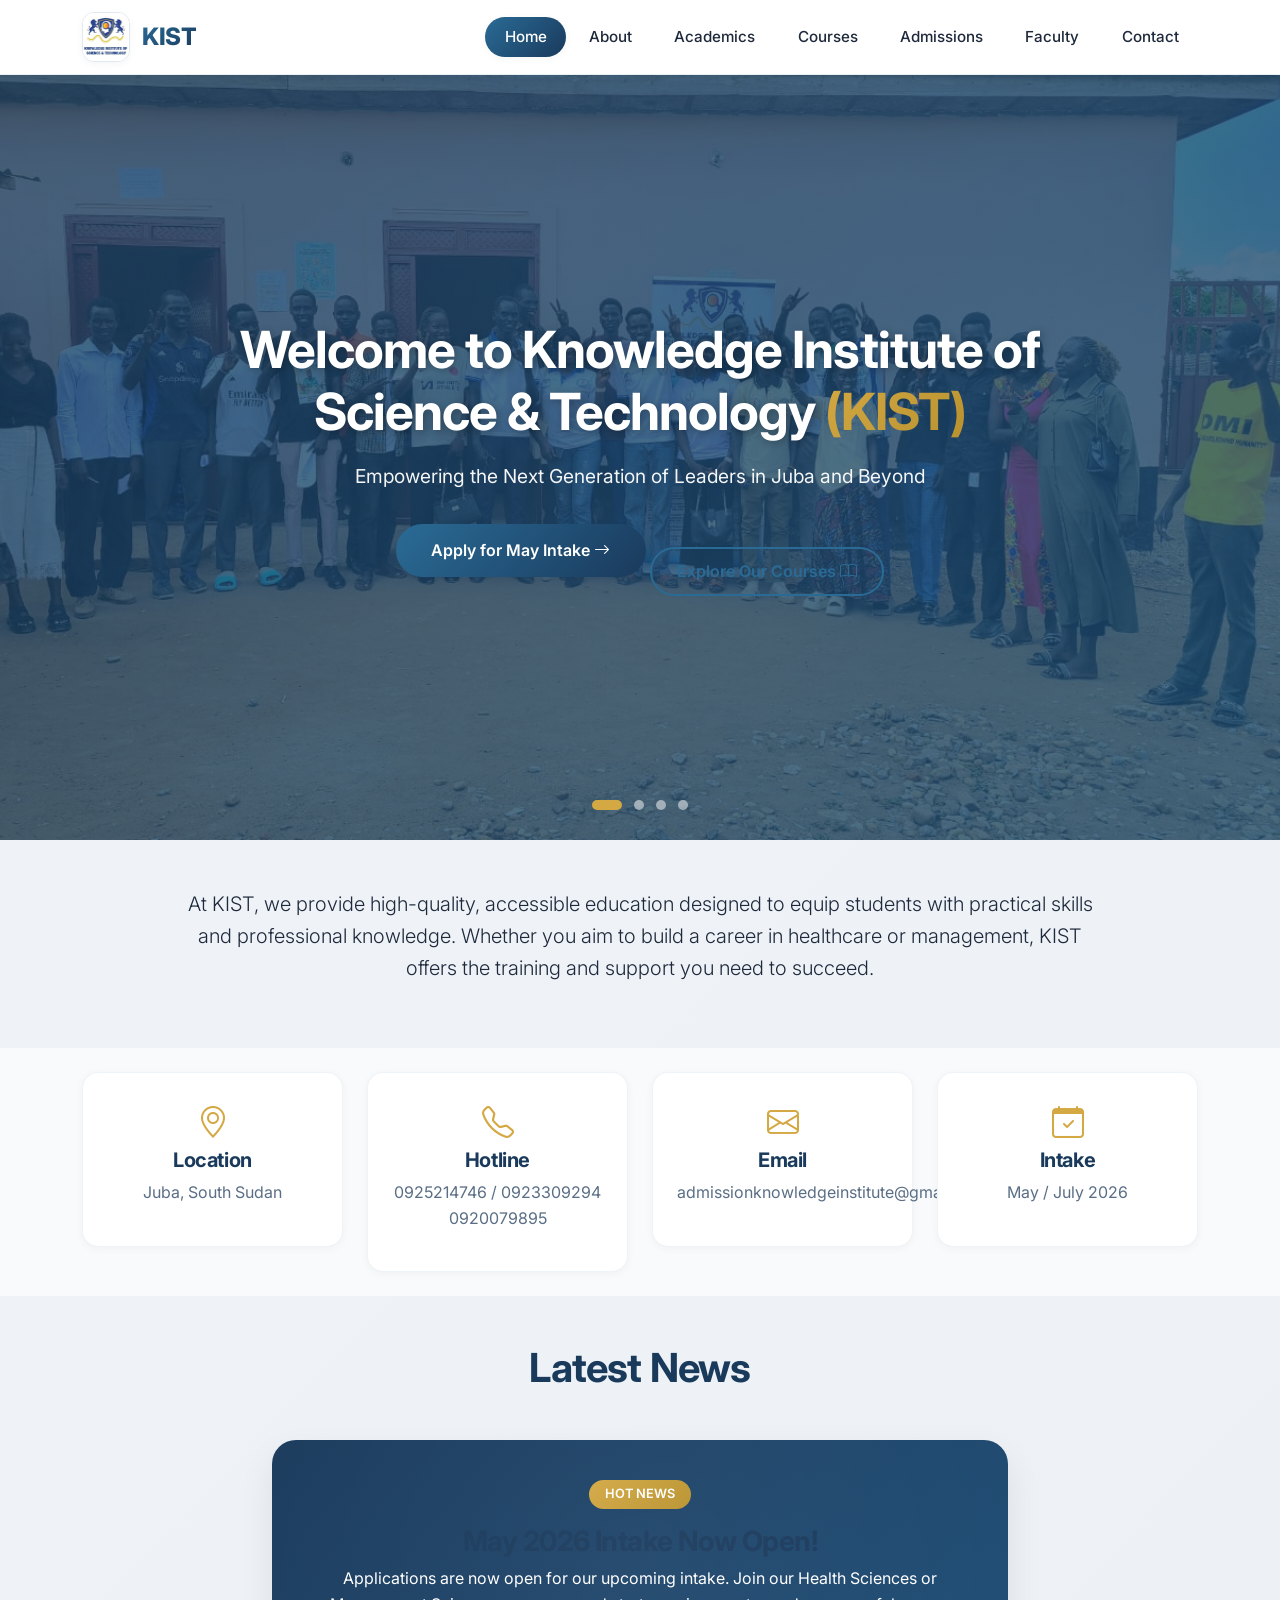
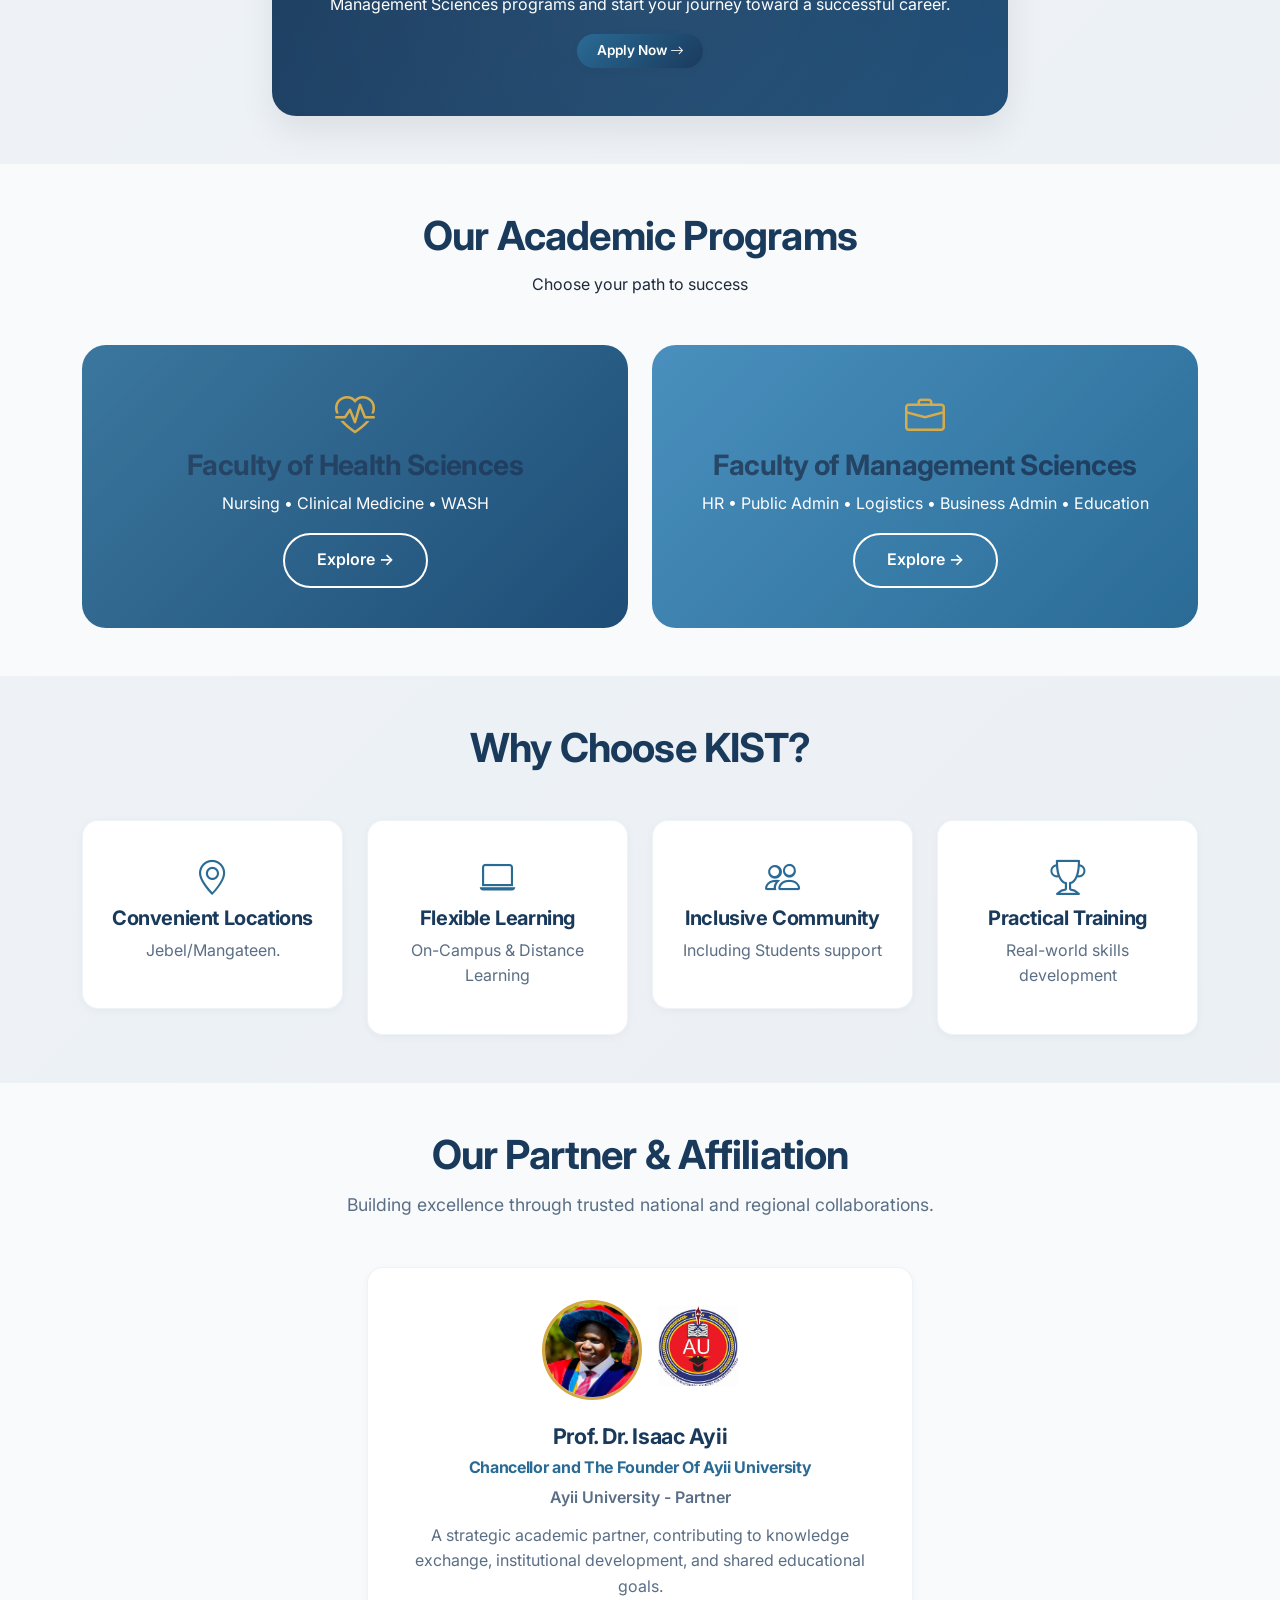
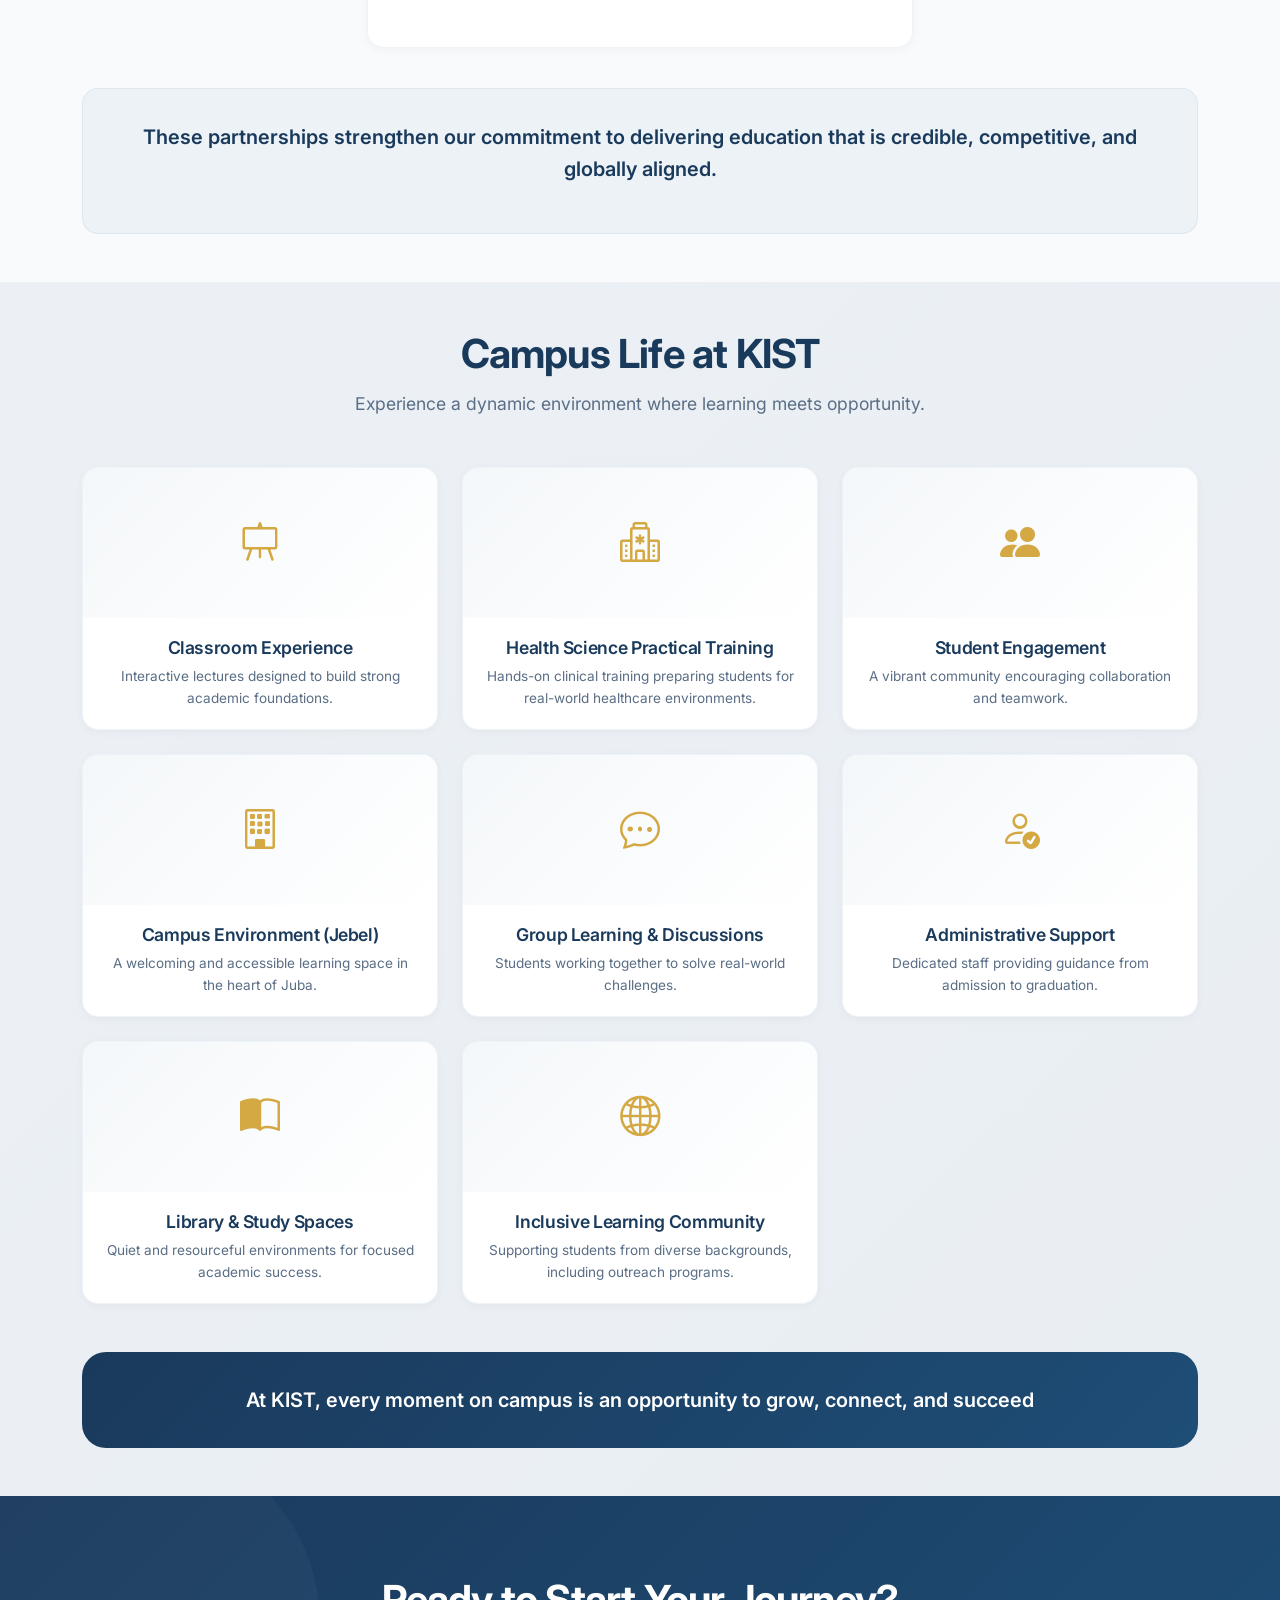
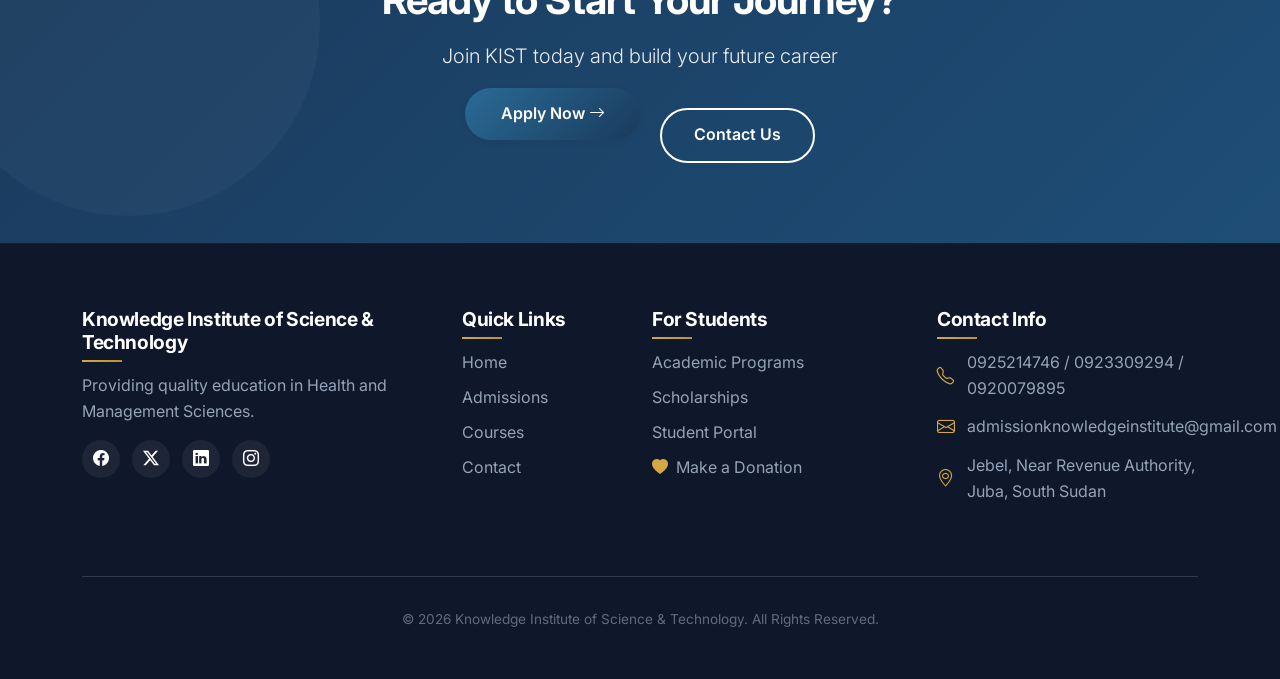
==== kist/index.html @ 772188c2 "Add files via upload" ====
<!DOCTYPE html>
<html lang="en">
<head>
  <meta charset="UTF-8">
  <meta name="viewport" content="width=device-width, initial-scale=1.0, viewport-fit=cover">
  <title>KIST | Home – Knowledge Institute of Science & Technology</title>
  <!-- Google Fonts + Bootstrap + Icons + AOS -->
  <link href="https://fonts.googleapis.com/css2?family=Inter:opsz,wght@14..32,300;14..32,400;14..32,500;14..32,600;14..32,700;14..32,800&display=swap" rel="stylesheet">
  <link href="https://cdn.jsdelivr.net/npm/bootstrap@5.3.1/dist/css/bootstrap.min.css" rel="stylesheet">
  <link rel="stylesheet" href="https://cdn.jsdelivr.net/npm/bootstrap-icons@1.11.3/font/bootstrap-icons.min.css">
  <link href="https://unpkg.com/aos@2.3.1/dist/aos.css" rel="stylesheet">
  <link rel="stylesheet" href="css/style.css">
</head>
<body>

<!-- ========== HEADER ========== -->
<header class="site-header">
  <div class="container">
    <div class="header-inner">
      <div class="logo-area">
        <img src="images/logo.jpeg" alt="KIST Logo" class="logo-img" onerror="this.src='https://placehold.co/70x70?text=KIST'">
        <span class="logo-text">KIST</span>
      </div>
      <nav class="main-nav">
        <a href="index.html" class="nav-link active">Home</a>
        <a href="about.html" class="nav-link">About</a>
        <a href="academic.html" class="nav-link">Academics</a>
        <a href="courses.html" class="nav-link">Courses</a>
        <a href="admissions.html" class="nav-link">Admissions</a>
        <a href="faculty.html" class="nav-link">Faculty</a>
        <a href="contact.html" class="nav-link">Contact</a>
      </nav>
      <button class="mobile-toggle" id="mobileToggle" aria-label="Menu"><i class="bi bi-list"></i></button>
    </div>
  </div>
</header>

<!-- ========== HERO SECTION WITH BACKGROUND IMAGES ========== -->
<section class="hero-section">
  <!-- Background Images Slider -->
  <div class="hero-slider">
    <div class="slide active" style="background-image: url('images/back1.jpeg');"></div>
    <div class="slide" style="background-image: url('images/back2.jpeg');"></div>
    <div class="slide" style="background-image: url('images/back00.jpeg');"></div>
    <div class="slide" style="background-image: url('images/back7.jpeg');"></div>
  </div>
  <!-- Clean overlay for text readability (same style as Contact page) -->
  <div class="hero-overlay"></div>
  <div class="container">
    <div class="hero-content" data-aos="fade-up">
      <h1>Welcome to Knowledge Institute of Science & Technology <span class="highlight">(KIST)</span></h1>
      <p class="hero-subheadline">Empowering the Next Generation of Leaders in Juba and Beyond</p>
      <div class="hero-buttons">
        <a href="admissions.html" class="btn-gold">Apply for May Intake <i class="bi bi-arrow-right"></i></a>
        <a href="courses.html" class="btn-outline-primary-custom">Explore Our Courses <i class="bi bi-book"></i></a>
      </div>
    </div>
  </div>
  <!-- Slider Navigation Dots -->
  <div class="slider-dots">
    <span class="dot active" data-slide="0"></span>
    <span class="dot" data-slide="1"></span>
    <span class="dot" data-slide="2"></span>
    <span class="dot" data-slide="3"></span>
  </div>
</section>

<!-- ========== INTRO TEXT ========== -->
<section class="intro-section py-5">
  <div class="container">
    <div class="row justify-content-center">
      <div class="col-lg-10 text-center" data-aos="fade-up">
        <p class="intro-text lead">At KIST, we provide high-quality, accessible education designed to equip students with practical skills and professional knowledge. Whether you aim to build a career in healthcare or management, KIST offers the training and support you need to succeed.</p>
      </div>
    </div>
  </div>
</section>

<!-- ========== QUICK INFO SECTION ========== -->
<section class="quick-info-section py-4 bg-soft-light">
  <div class="container">
    <div class="row g-4 text-center">
      <div class="col-md-3 col-6" data-aos="fade-up">
        <div class="info-card">
          <i class="bi bi-geo-alt fs-2 text-gold"></i>
          <h5>Location</h5>
          <p>Juba, South Sudan</p>
        </div>
      </div>
      <div class="col-md-3 col-6" data-aos="fade-up" data-aos-delay="50">
        <div class="info-card">
          <i class="bi bi-telephone fs-2 text-gold"></i>
          <h5>Hotline</h5>
          <p>0925214746 / 0923309294<br>0920079895</p>
        </div>
      </div>
      <div class="col-md-3 col-6" data-aos="fade-up" data-aos-delay="100">
        <div class="info-card">
          <i class="bi bi-envelope fs-2 text-gold"></i>
          <h5>Email</h5>
          <p>admissionknowledgeinstitute@gmail.com</p>
        </div>
      </div>
      <div class="col-md-3 col-6" data-aos="fade-up" data-aos-delay="150">
        <div class="info-card">
          <i class="bi bi-calendar-check fs-2 text-gold"></i>
          <h5>Intake</h5>
          <p>May / July 2026</p>
        </div>
      </div>
    </div>
  </div>
</section>

<!-- ========== LATEST NEWS SECTION ========== -->
<section class="news-section py-5">
  <div class="container">
    <div class="section-head text-center mb-5" data-aos="fade-up">
      <h2>Latest News</h2>
    </div>
    <div class="row justify-content-center">
      <div class="col-lg-8" data-aos="fade-up">
        <div class="news-card-highlight">
          <div class="news-badge">HOT NEWS</div>
          <h3>May 2026 Intake Now Open!</h3>
          <p>Applications are now open for our upcoming intake. Join our Health Sciences or Management Sciences programs and start your journey toward a successful career.</p>
          <a href="admissions.html" class="btn-gold btn-sm">Apply Now <i class="bi bi-arrow-right"></i></a>
        </div>
      </div>
    </div>
  </div>
</section>

<!-- ========== PROGRAMS PREVIEW ========== -->
<section class="programs-preview py-5 bg-soft-light">
  <div class="container">
    <div class="section-head text-center mb-5" data-aos="fade-up">
      <h2>Our Academic Programs</h2>
      <p>Choose your path to success</p>
    </div>
    <div class="row g-4">
      <div class="col-md-6" data-aos="fade-up">
        <div class="program-category-card health-bg">
          <i class="bi bi-heart-pulse fs-1"></i>
          <h3>Faculty of Health Sciences</h3>
          <p>Nursing • Clinical Medicine • WASH</p>
          <a href="courses.html" class="btn-outline-light-custom">Explore →</a>
        </div>
      </div>
      <div class="col-md-6" data-aos="fade-up" data-aos-delay="100">
        <div class="program-category-card management-bg">
          <i class="bi bi-briefcase fs-1"></i>
          <h3>Faculty of Management Sciences</h3>
          <p>HR • Public Admin • Logistics • Business Admin • Education</p>
          <a href="courses.html" class="btn-outline-light-custom">Explore →</a>
        </div>
      </div>
    </div>
  </div>
</section>

<!-- ========== WHY CHOOSE KIST ========== -->
<section class="why-choose py-5">
  <div class="container">
    <div class="section-head text-center mb-5" data-aos="fade-up">
      <h2>Why Choose KIST?</h2>
    </div>
    <div class="row g-4">
      <div class="col-md-3 col-6" data-aos="fade-up">
        <div class="feature-card-small">
          <i class="bi bi-geo-alt"></i>
          <h5>Convenient Locations</h5>
          <p>Jebel/Mangateen.</p>
        </div>
      </div>
      <div class="col-md-3 col-6" data-aos="fade-up" data-aos-delay="50">
        <div class="feature-card-small">
          <i class="bi bi-laptop"></i>
          <h5>Flexible Learning</h5>
          <p>On-Campus & Distance Learning</p>
        </div>
      </div>
      <div class="col-md-3 col-6" data-aos="fade-up" data-aos-delay="100">
        <div class="feature-card-small">
          <i class="bi bi-people"></i>
          <h5>Inclusive Community</h5>
          <p>Including Students support</p>
        </div>
      </div>
      <div class="col-md-3 col-6" data-aos="fade-up" data-aos-delay="150">
        <div class="feature-card-small">
          <i class="bi bi-trophy"></i>
          <h5>Practical Training</h5>
          <p>Real-world skills development</p>
        </div>
      </div>
    </div>
  </div>
</section>

<!-- ========== PARTNER & AFFILIATION SECTION ========== -->
<section class="partners-section py-5 bg-soft-light">
  <div class="container">
    <div class="section-head text-center mb-5" data-aos="fade-up">
      <h2>Our Partner & Affiliation</h2>
      <p class="section-subtitle">Building excellence through trusted national and regional collaborations.</p>
    </div>
    <div class="row justify-content-center">
      <div class="col-md-8 col-lg-6" data-aos="fade-up">
        <div class="partner-card text-center">
          <div class="partner-images">
            <img src="images/ayii.jpeg" alt="Prof. Dr. Isaac Ayii" class="partner-profile-img" onerror="this.src='https://placehold.co/100x100?text=Prof.+Isaac'">
            <img src="images/au.jfif" alt="Ayii University Logo" class="partner-logo-img" onerror="this.src='https://placehold.co/80x80?text=Ayii'">
          </div>
          <h4>Prof. Dr. Isaac Ayii</h4>
          <h6>Chancellor and The Founder Of Ayii University</h6>
          <p class="partner-role">Ayii University - Partner</p>
          <p>A strategic academic partner, contributing to knowledge exchange, institutional development, and shared educational goals.</p>
        </div>
      </div>
    </div>
    <div class="row mt-4">
      <div class="col-12 text-center" data-aos="fade-up">
        <div class="partner-closing">
          <p class="lead fw-semibold">These partnerships strengthen our commitment to delivering education that is credible, competitive, and globally aligned.</p>
        </div>
      </div>
    </div>
  </div>
</section>

<!-- ========== CAMPUS LIFE GALLERY SECTION ========== -->
<section class="gallery-section py-5">
  <div class="container">
    <div class="section-head text-center mb-5" data-aos="fade-up">
      <h2>Campus Life at KIST</h2>
      <p class="section-subtitle">Experience a dynamic environment where learning meets opportunity.</p>
    </div>
    <div class="row g-4">
      <div class="col-md-6 col-lg-4" data-aos="fade-up">
        <div class="gallery-card">
          <div class="gallery-image-placeholder">
            <i class="bi bi-easel fs-1 text-gold"></i>
          </div>
          <div class="gallery-caption">
            <h5>Classroom Experience</h5>
            <p>Interactive lectures designed to build strong academic foundations.</p>
          </div>
        </div>
      </div>
      <div class="col-md-6 col-lg-4" data-aos="fade-up" data-aos-delay="50">
        <div class="gallery-card">
          <div class="gallery-image-placeholder">
            <i class="bi bi-hospital fs-1 text-gold"></i>
          </div>
          <div class="gallery-caption">
            <h5>Health Science Practical Training</h5>
            <p>Hands-on clinical training preparing students for real-world healthcare environments.</p>
          </div>
        </div>
      </div>
      <div class="col-md-6 col-lg-4" data-aos="fade-up" data-aos-delay="100">
        <div class="gallery-card">
          <div class="gallery-image-placeholder">
            <i class="bi bi-people-fill fs-1 text-gold"></i>
          </div>
          <div class="gallery-caption">
            <h5>Student Engagement</h5>
            <p>A vibrant community encouraging collaboration and teamwork.</p>
          </div>
        </div>
      </div>
      <div class="col-md-6 col-lg-4" data-aos="fade-up" data-aos-delay="150">
        <div class="gallery-card">
          <div class="gallery-image-placeholder">
            <i class="bi bi-building fs-1 text-gold"></i>
          </div>
          <div class="gallery-caption">
            <h5>Campus Environment (Jebel)</h5>
            <p>A welcoming and accessible learning space in the heart of Juba.</p>
          </div>
        </div>
      </div>
      <div class="col-md-6 col-lg-4" data-aos="fade-up" data-aos-delay="200">
        <div class="gallery-card">
          <div class="gallery-image-placeholder">
            <i class="bi bi-chat-dots fs-1 text-gold"></i>
          </div>
          <div class="gallery-caption">
            <h5>Group Learning & Discussions</h5>
            <p>Students working together to solve real-world challenges.</p>
          </div>
        </div>
      </div>
      <div class="col-md-6 col-lg-4" data-aos="fade-up" data-aos-delay="250">
        <div class="gallery-card">
          <div class="gallery-image-placeholder">
            <i class="bi bi-person-check fs-1 text-gold"></i>
          </div>
          <div class="gallery-caption">
            <h5>Administrative Support</h5>
            <p>Dedicated staff providing guidance from admission to graduation.</p>
          </div>
        </div>
      </div>
      <div class="col-md-6 col-lg-4" data-aos="fade-up" data-aos-delay="300">
        <div class="gallery-card">
          <div class="gallery-image-placeholder">
            <i class="bi bi-book-half fs-1 text-gold"></i>
          </div>
          <div class="gallery-caption">
            <h5>Library & Study Spaces</h5>
            <p>Quiet and resourceful environments for focused academic success.</p>
          </div>
        </div>
      </div>
      <div class="col-md-6 col-lg-4" data-aos="fade-up" data-aos-delay="350">
        <div class="gallery-card">
          <div class="gallery-image-placeholder">
            <i class="bi bi-globe2 fs-1 text-gold"></i>
          </div>
          <div class="gallery-caption">
            <h5>Inclusive Learning Community</h5>
            <p>Supporting students from diverse backgrounds, including outreach programs.</p>
          </div>
        </div>
      </div>
    </div>
    <div class="row mt-5">
      <div class="col-12 text-center" data-aos="fade-up">
        <div class="gallery-closing">
          <p class="lead fw-semibold">At KIST, every moment on campus is an opportunity to grow, connect, and succeed</p>
        </div>
      </div>
    </div>
  </div>
</section>

<!-- ========== CTA SECTION ========== -->
<section class="cta-banner">
  <div class="container text-center">
    <h2>Ready to Start Your Journey?</h2>
    <p class="lead">Join KIST today and build your future career</p>
    <a href="admissions.html" class="btn-gold btn-lg me-3">Apply Now <i class="bi bi-arrow-right"></i></a>
    <a href="contact.html" class="btn-outline-light-custom">Contact Us</a>
  </div>
</section>

<!-- ========== FOOTER ========== -->
<footer>
  <div class="container">
    <div class="row">
      <div class="col-lg-4 mb-4">
        <h5>Knowledge Institute of Science & Technology</h5>
        <p>Providing quality education in Health and Management Sciences.</p>
        <div class="social-icons">
          <a href="https://www.facebook.com/nextstep211" target="_blank"><i class="bi bi-facebook"></i></a>
          <a href="#"><i class="bi bi-twitter-x"></i></a>
          <a href="#"><i class="bi bi-linkedin"></i></a>
          <a href="#"><i class="bi bi-instagram"></i></a>
        </div>
      </div>
      <div class="col-lg-2 col-md-6 mb-4">
        <h5>Quick Links</h5>
        <ul>
          <li><a href="index.html">Home</a></li>
          <li><a href="admissions.html">Admissions</a></li>
          <li><a href="courses.html">Courses</a></li>
          <li><a href="contact.html">Contact</a></li>
        </ul>
      </div>
      <div class="col-lg-3 col-md-6 mb-4">
        <h5>For Students</h5>
        <ul>
          <li><a href="academic.html">Academic Programs</a></li>
          <li><a href="#">Scholarships</a></li>
          <li><a href="#">Student Portal</a></li>
          <li><a href="mailto:partnerkist@gmail.com?subject=Donation%20Inquiry" class="donation-link"><i class="bi bi-heart-fill text-gold me-2"></i>Make a Donation</a></li>
        </ul>
      </div>
      <div class="col-lg-3 mb-4">
        <h5>Contact Info</h5>
        <ul class="contact-list">
          <li><i class="bi bi-telephone"></i> 0925214746 / 0923309294 / 0920079895</li>
          <li><i class="bi bi-envelope"></i> admissionknowledgeinstitute@gmail.com</li>
          <li><i class="bi bi-geo-alt"></i> Jebel, Near Revenue Authority, Juba, South Sudan</li>
        </ul>
      </div>
    </div>
    <hr>
    <div class="copyright">
      <p>© 2026 Knowledge Institute of Science & Technology. All Rights Reserved.</p>
    </div>
  </div>
</footer>

<script src="https://cdn.jsdelivr.net/npm/bootstrap@5.3.1/dist/js/bootstrap.bundle.min.js"></script>
<script src="https://unpkg.com/aos@2.3.1/dist/aos.js"></script>
<script src="js/script.js"></script>
<script>
  AOS.init({ duration: 800, once: true });

  // ========== BACKGROUND IMAGE SLIDER ==========
  let currentSlide = 0;
  const slides = document.querySelectorAll('.hero-slider .slide');
  const dots = document.querySelectorAll('.slider-dots .dot');
  let slideInterval;

  function showSlide(index) {
    slides.forEach((slide, i) => {
      slide.classList.remove('active');
      if (dots[i]) dots[i].classList.remove('active');
    });
    slides[index].classList.add('active');
    if (dots[index]) dots[index].classList.add('active');
    currentSlide = index;
  }

  function nextSlide() {
    let next = (currentSlide + 1) % slides.length;
    showSlide(next);
  }

  function startSlider() {
    if (slideInterval) clearInterval(slideInterval);
    slideInterval = setInterval(nextSlide, 5000);
  }

  function stopSlider() {
    clearInterval(slideInterval);
  }

  if (slides.length > 0) {
    startSlider();
    
    dots.forEach((dot, index) => {
      dot.addEventListener('click', () => {
        stopSlider();
        showSlide(index);
        startSlider();
      });
    });
    
    const heroSection = document.querySelector('.hero-section');
    heroSection.addEventListener('mouseenter', stopSlider);
    heroSection.addEventListener('mouseleave', startSlider);
  }
</script>
</body>
</html>
---- kist/css/style.css ----
/* ========================================
   KIST UNIVERSITY - ELEGANT BLUE THEME
   Clean, Professional, Sophisticated Design
   Reduced Animations Version
   ======================================== */

/* ---------- CSS VARIABLES / ROOT ---------- */
:root {
    --primary-dark: #1a3a5c;
    --primary-deep: #1e4d76;
    --primary-mid: #2a6b96;
    --primary-light: #3a86b8;
    --accent-gold: #d4a843;
    --accent-gold-dark: #b8922e;
    --accent-gold-light: #faf5e8;
    --accent-gold-gradient: linear-gradient(135deg, #d4a843, #b8922e);
    --gray-light: #f8fafc;
    --gray-mid: #eef2f8;
    --gray-dark: #64748b;
    --text-dark: #1e293b;
    --text-muted: #5a6e85;
    --white: #ffffff;
    --black: #0f172a;
    --shadow-sm: 0 2px 8px rgba(0, 0, 0, 0.04);
    --shadow-md: 0 8px 20px rgba(0, 0, 0, 0.06);
    --shadow-lg: 0 15px 35px rgba(0, 0, 0, 0.08);
    --shadow-xl: 0 25px 45px rgba(0, 0, 0, 0.1);
    --border-radius: 1rem;
    --border-radius-sm: 0.75rem;
    --border-radius-lg: 1.5rem;
    /* Reduced animation - slower and smoother */
    --transition: all 0.4s ease-out;
}

* {
    margin: 0;
    padding: 0;
    box-sizing: border-box;
}

body {
    font-family: 'Inter', sans-serif;
    color: var(--text-dark);
    line-height: 1.6;
    background: linear-gradient(135deg, #f0f4f8 0%, #e8edf3 100%);
    overflow-x: hidden;
    scroll-behavior: smooth;
}

/* ---------- TYPOGRAPHY ---------- */
h1, h2, h3, h4, h5, h6 {
    font-weight: 700;
    line-height: 1.2;
    letter-spacing: -0.02em;
    color: var(--primary-dark);
}

h1 { font-size: 3.5rem; }
h2 { font-size: 2.5rem; margin-bottom: 1rem; position: relative; }
h3 { font-size: 1.75rem; }
h4 { font-size: 1.35rem; }

.section-title {
    font-size: 2.2rem;
    margin-bottom: 0.75rem;
    position: relative;
    display: inline-block;
    color: var(--primary-dark);
}

.section-title:after {
    content: '';
    position: absolute;
    bottom: -12px;
    left: 50%;
    transform: translateX(-50%);
    width: 60px;
    height: 3px;
    background: var(--accent-gold-gradient);
    border-radius: 3px;
}

.section-subtitle {
    color: var(--text-muted);
    font-size: 1.1rem;
    max-width: 700px;
    margin: 0 auto;
}

.section-head {
    text-align: center;
    margin-bottom: 3rem;
}

.section-head h2 {
    margin-bottom: 0.75rem;
    color: var(--primary-dark);
}

.highlight {
    background: var(--accent-gold-gradient);
    -webkit-background-clip: text;
    background-clip: text;
    color: transparent;
}

.text-gold {
    color: var(--accent-gold) !important;
}

.bg-soft-light {
    background-color: var(--gray-light);
}

/* ---------- HEADER & NAVIGATION ---------- */
.site-header {
    background-color: var(--white);
    padding: 0.75rem 0;
    position: sticky;
    top: 0;
    z-index: 1030;
    box-shadow: var(--shadow-sm);
    backdrop-filter: blur(10px);
    background-color: rgba(255, 255, 255, 0.98);
    border-bottom: 1px solid rgba(42, 107, 150, 0.1);
}

.header-inner {
    display: flex;
    justify-content: space-between;
    align-items: center;
    flex-wrap: wrap;
}

.logo-area {
    display: flex;
    align-items: center;
    gap: 0.75rem;
}

.logo-img {
    height: 50px;
    width: auto;
    border-radius: 12px;
    object-fit: cover;
    box-shadow: var(--shadow-sm);
    border: 1px solid rgba(42, 107, 150, 0.15);
}

.logo-text {
    font-size: 1.5rem;
    font-weight: 800;
    letter-spacing: -0.5px;
    background: linear-gradient(135deg, var(--primary-mid), var(--primary-dark));
    -webkit-background-clip: text;
    background-clip: text;
    color: transparent;
}

.main-nav {
    display: flex;
    gap: 0.25rem;
    flex-wrap: wrap;
}

.main-nav .nav-link {
    color: var(--text-dark);
    text-decoration: none;
    padding: 0.5rem 1.2rem;
    font-weight: 500;
    border-radius: 50px;
    transition: var(--transition);
    font-size: 0.95rem;
}

.main-nav .nav-link:hover,
.main-nav .nav-link.active {
    background: linear-gradient(135deg, var(--primary-mid), var(--primary-dark));
    color: var(--white);
    box-shadow: var(--shadow-sm);
}

.mobile-toggle {
    display: none;
    background: none;
    border: none;
    color: var(--primary-dark);
    font-size: 1.8rem;
    cursor: pointer;
}

/* Responsive Nav */
@media (max-width: 992px) {
    .main-nav {
        display: none;
        width: 100%;
        flex-direction: column;
        align-items: center;
        margin-top: 1rem;
        background: var(--white);
        padding: 1rem;
        border-radius: var(--border-radius-sm);
        box-shadow: var(--shadow-md);
    }
    .main-nav.show {
        display: flex;
    }
    .mobile-toggle {
        display: block;
    }
    .header-inner {
        flex-wrap: wrap;
    }
}

/* ---------- BUTTONS ---------- */
.btn-gold {
    background: linear-gradient(135deg, var(--primary-mid), var(--primary-dark));
    color: var(--white);
    font-weight: 600;
    padding: 0.85rem 2.2rem;
    border-radius: 50px;
    text-decoration: none;
    display: inline-block;
    transition: var(--transition);
    border: none;
    font-size: 1rem;
    box-shadow: var(--shadow-sm);
    position: relative;
    overflow: hidden;
}

.btn-gold:hover {
    transform: translateY(-3px);
    box-shadow: var(--shadow-md);
    color: var(--white);
}

.btn-outline-light-custom {
    background: transparent;
    border: 2px solid var(--white);
    color: var(--white);
    padding: 0.8rem 2rem;
    border-radius: 50px;
    font-weight: 600;
    text-decoration: none;
    transition: var(--transition);
    display: inline-block;
}

.btn-outline-light-custom:hover {
    background: var(--white);
    color: var(--primary-dark);
    transform: translateY(-3px);
}

.btn-outline-primary-custom {
    border: 2px solid var(--primary-mid);
    color: var(--primary-mid);
    padding: 0.6rem 1.6rem;
    border-radius: 50px;
    text-decoration: none;
    font-weight: 600;
    transition: var(--transition);
    display: inline-block;
    background: transparent;
}

.btn-outline-primary-custom:hover {
    background: var(--primary-mid);
    color: var(--white);
    transform: translateY(-3px);
}

.btn-sm {
    padding: 0.4rem 1.2rem;
    font-size: 0.85rem;
}

/* ---------- HERO SECTION WITH BACKGROUND IMAGES ---------- */
.hero-section {
    position: relative;
    min-height: 85vh;
    display: flex;
    align-items: center;
    text-align: center;
    color: var(--white);
    overflow: hidden;
}

.hero-slider {
    position: absolute;
    top: 0;
    left: 0;
    width: 100%;
    height: 100%;
    z-index: 0;
}

.hero-slider .slide {
    position: absolute;
    top: 0;
    left: 0;
    width: 100%;
    height: 100%;
    background-size: cover;
    background-position: center;
    opacity: 0;
    transition: opacity 1s ease-in-out;
    z-index: 0;
}

.hero-slider .slide.active {
    opacity: 1;
}

/* Darker blue overlay for better text contrast */
.hero-overlay {
    position: absolute;
    top: 0;
    left: 0;
    width: 100%;
    height: 100%;
    background: linear-gradient(135deg, rgba(26, 58, 92, 0.75), rgba(30, 77, 118, 0.8));
    z-index: 1;
}

.hero-section .container {
    position: relative;
    z-index: 2;
}

.hero-content {
    max-width: 800px;
    margin: 0 auto;
    padding: 3rem 0;
}

.hero-section h1 {
    font-size: 3.2rem;
    margin-bottom: 1.2rem;
    text-shadow: 2px 2px 8px rgba(0, 0, 0, 0.3);
    color: #ffffff !important;
}

.hero-section h1 .highlight {
    background: var(--accent-gold-gradient);
    -webkit-background-clip: text;
    background-clip: text;
    color: transparent;
    text-shadow: none;
}

.hero-subheadline {
    font-size: 1.2rem;
    margin-bottom: 2rem;
    opacity: 0.95;
    color: #ffffff !important;
}

/* Slider Navigation Dots */
.slider-dots {
    position: absolute;
    bottom: 30px;
    left: 50%;
    transform: translateX(-50%);
    display: flex;
    gap: 12px;
    z-index: 10;
}

.slider-dots .dot {
    width: 10px;
    height: 10px;
    background-color: rgba(255, 255, 255, 0.5);
    border-radius: 50%;
    cursor: pointer;
    transition: all 0.3s ease;
}

.slider-dots .dot.active {
    background-color: var(--accent-gold);
    width: 30px;
    border-radius: 10px;
}

.slider-dots .dot:hover {
    background-color: var(--accent-gold);
}

/* ---------- PAGE TITLE SECTION ---------- */
.page-title-section {
    padding: 120px 0 80px;
    background-size: cover;
    background-position: center;
    background-repeat: no-repeat;
    color: white;
    text-align: center;
    min-height: 320px;
    display: flex;
    align-items: center;
    width: 100%;
    position: relative;
}

/* Darker blue overlay for page titles */
.page-title-section::before {
    content: '';
    position: absolute;
    top: 0;
    left: 0;
    width: 100%;
    height: 100%;
    background: linear-gradient(135deg, rgba(26, 58, 92, 0.75), rgba(30, 77, 118, 0.8));
    z-index: 0;
}

.page-title-section .container {
    position: relative;
    z-index: 1;
}

.page-title-section h1 {
    color: #ffffff !important;
}

.page-title-section .lead {
    color: #ffffff !important;
}

/* ---------- QUICK INFO SECTION ---------- */
.info-card {
    background: var(--white);
    padding: 1.5rem;
    border-radius: var(--border-radius);
    box-shadow: var(--shadow-sm);
    transition: var(--transition);
    border: 1px solid rgba(42, 107, 150, 0.08);
}

.info-card:hover {
    transform: translateY(-5px);
    box-shadow: var(--shadow-lg);
    border-color: var(--primary-mid);
}

.info-card i {
    color: var(--primary-mid);
    margin-bottom: 0.75rem;
}

.info-card h5 {
    color: var(--primary-dark);
}

.info-card p {
    color: var(--text-muted);
}

/* ---------- NEWS SECTION ---------- */
.news-card-highlight {
    background: linear-gradient(135deg, #1a3a5c, #1e4d76);
    color: var(--white);
    padding: 2.5rem;
    border-radius: var(--border-radius-lg);
    text-align: center;
    box-shadow: var(--shadow-lg);
    position: relative;
    overflow: hidden;
}

.news-card-highlight:before {
    content: '';
    position: absolute;
    top: -50%;
    right: -50%;
    width: 200%;
    height: 200%;
    background: radial-gradient(circle, rgba(255,255,255,0.05) 0%, transparent 70%);
    pointer-events: none;
}

.news-badge {
    background: var(--accent-gold-gradient);
    color: var(--white);
    display: inline-block;
    padding: 0.25rem 1rem;
    border-radius: 50px;
    font-size: 0.8rem;
    font-weight: 600;
    margin-bottom: 1rem;
}

/* ---------- PROGRAM CATEGORY CARDS ---------- */
.program-category-card {
    padding: 2.5rem;
    border-radius: var(--border-radius-lg);
    text-align: center;
    color: var(--white);
    transition: var(--transition);
    position: relative;
    overflow: hidden;
}

.program-category-card:before {
    content: '';
    position: absolute;
    top: 0;
    left: 0;
    width: 100%;
    height: 100%;
    background: linear-gradient(135deg, rgba(255,255,255,0.08), transparent);
    pointer-events: none;
}

.program-category-card.health-bg {
    background: linear-gradient(135deg, #2a6b96, #1e4d76);
}

.program-category-card.management-bg {
    background: linear-gradient(135deg, #3a86b8, #2a6b96);
}

.program-category-card:hover {
    transform: translateY(-6px);
    box-shadow: var(--shadow-xl);
}

.program-category-card i {
    font-size: 3rem;
    margin-bottom: 1rem;
    color: var(--accent-gold);
}

/* ---------- FEATURE CARDS ---------- */
.feature-card-small {
    background: var(--white);
    padding: 1.8rem;
    border-radius: var(--border-radius);
    text-align: center;
    box-shadow: var(--shadow-sm);
    transition: var(--transition);
    border: 1px solid rgba(42, 107, 150, 0.08);
}

.feature-card-small i {
    font-size: 2.2rem;
    color: var(--primary-mid);
    margin-bottom: 0.75rem;
}

.feature-card-small h5 {
    color: var(--primary-dark);
}

.feature-card-small p {
    color: var(--text-muted);
}

.feature-card-small:hover {
    transform: translateY(-5px);
    box-shadow: var(--shadow-lg);
    border-color: var(--primary-mid);
}

/* ---------- CTA BANNER ---------- */
.cta-banner {
    background: linear-gradient(135deg, #1a3a5c, #1e4d76);
    color: var(--white);
    padding: 5rem 0;
    text-align: center;
    position: relative;
    overflow: hidden;
}

.cta-banner:before {
    content: '';
    position: absolute;
    top: 0;
    left: 0;
    width: 100%;
    height: 100%;
    background: url('data:image/svg+xml,<svg xmlns="http://www.w3.org/2000/svg" viewBox="0 0 1000 1000" fill="none"><circle cx="100" cy="100" r="150" fill="rgba(255,255,255,0.03)"/><circle cx="800" cy="800" r="200" fill="rgba(255,255,255,0.03)"/></svg>');
    background-size: cover;
    pointer-events: none;
}

.cta-banner h2 {
    font-size: 2.5rem;
    margin-bottom: 1rem;
    color: var(--white);
}

.cta-banner .lead {
    color: rgba(255,255,255,0.9);
}

/* ---------- FOOTER ---------- */
footer {
    background-color: #0f172a;
    color: #94a3b8;
    padding: 4rem 0 2rem;
    border-top: 1px solid rgba(42, 107, 150, 0.1);
}

footer h5 {
    color: var(--white);
    margin-bottom: 1.2rem;
    font-size: 1.2rem;
    position: relative;
    display: inline-block;
}

footer h5:after {
    content: '';
    position: absolute;
    bottom: -8px;
    left: 0;
    width: 40px;
    height: 2px;
    background: var(--accent-gold-gradient);
}

footer ul {
    list-style: none;
    padding: 0;
}

footer ul li {
    margin-bottom: 0.6rem;
}

footer ul li a {
    color: #94a3b8;
    text-decoration: none;
    transition: var(--transition);
}

footer ul li a:hover {
    color: var(--accent-gold);
    padding-left: 5px;
}

.social-icons a {
    display: inline-flex;
    align-items: center;
    justify-content: center;
    width: 38px;
    height: 38px;
    background: rgba(255, 255, 255, 0.06);
    border-radius: 50%;
    margin-right: 0.5rem;
    color: var(--white);
    transition: var(--transition);
}

.social-icons a:hover {
    background: var(--accent-gold-gradient);
    transform: translateY(-3px);
    color: var(--black);
}

.contact-list li {
    display: flex;
    align-items: center;
    gap: 0.75rem;
    margin-bottom: 0.75rem;
    color: #94a3b8;
}

.contact-list i {
    color: var(--accent-gold);
    font-size: 1.1rem;
}

hr {
    background-color: rgba(255, 255, 255, 0.06);
    margin: 2rem 0;
}

.copyright {
    text-align: center;
    font-size: 0.85rem;
    opacity: 0.6;
    color: #94a3b8;
}

/* ---------- ABOUT PAGE ---------- */
.mission-box {
    background: linear-gradient(135deg, #f8fafc, #f0f4f8);
    padding: 2.5rem;
    border-radius: var(--border-radius);
    text-align: center;
    box-shadow: var(--shadow-md);
    border: 1px solid rgba(42, 107, 150, 0.1);
}

.mission-box h3 {
    color: var(--primary-dark);
}

.mission-box p {
    color: var(--text-muted);
}

.accreditation-card {
    background: var(--white);
    padding: 2.5rem;
    border-radius: var(--border-radius-lg);
    box-shadow: var(--shadow-lg);
    text-align: center;
    border: 1px solid rgba(42, 107, 150, 0.08);
}

.accreditation-card h3 {
    color: var(--primary-dark);
}

.accreditation-card p {
    color: var(--text-muted);
}

.location-card {
    background: var(--white);
    padding: 2rem;
    border-radius: var(--border-radius);
    box-shadow: var(--shadow-sm);
    text-align: center;
    transition: var(--transition);
    border: 1px solid rgba(42, 107, 150, 0.08);
}

.location-card h4 {
    color: var(--primary-dark);
}

.location-card p {
    color: var(--text-muted);
}

.location-card:hover {
    transform: translateY(-5px);
    box-shadow: var(--shadow-lg);
    border-color: var(--primary-mid);
}

/* ---------- ACADEMICS PAGE ---------- */
.structure-card, .mode-card {
    background: var(--white);
    padding: 2rem;
    border-radius: var(--border-radius);
    box-shadow: var(--shadow-sm);
    text-align: center;
    height: 100%;
    transition: var(--transition);
    border: 1px solid rgba(42, 107, 150, 0.08);
}

.structure-card h3, .mode-card h3 {
    color: var(--primary-dark);
}

.structure-card p, .mode-card p {
    color: var(--text-muted);
}

.structure-card:hover, .mode-card:hover {
    transform: translateY(-5px);
    box-shadow: var(--shadow-lg);
    border-color: var(--primary-mid);
}

.duration {
    font-size: 1.2rem;
    font-weight: 600;
    color: var(--accent-gold);
}

.faculty-overview-card {
    background: var(--white);
    padding: 2rem;
    border-radius: var(--border-radius);
    box-shadow: var(--shadow-sm);
    height: 100%;
    transition: var(--transition);
    border: 1px solid rgba(42, 107, 150, 0.08);
}

.faculty-overview-card h3 {
    color: var(--primary-dark);
}

.faculty-overview-card p {
    color: var(--text-muted);
}

.faculty-overview-card:hover {
    transform: translateY(-5px);
    box-shadow: var(--shadow-md);
    border-color: var(--primary-mid);
}

.faculty-overview-card ul {
    list-style: none;
    padding: 0;
    margin: 1rem 0;
}

.faculty-overview-card ul li {
    margin-bottom: 0.5rem;
    color: var(--text-muted);
}

.faculty-overview-card ul li i {
    color: var(--accent-gold);
    margin-right: 0.5rem;
}

/* ---------- COURSES PAGE ---------- */
.course-detailed-card {
    background: var(--white);
    padding: 1.8rem;
    border-radius: var(--border-radius);
    box-shadow: var(--shadow-sm);
    text-align: center;
    transition: var(--transition);
    height: 100%;
    border: 1px solid rgba(42, 107, 150, 0.08);
}

.course-detailed-card h3 {
    color: var(--primary-dark);
}

.course-detailed-card p {
    color: var(--text-muted);
}

.course-detailed-card:hover {
    transform: translateY(-5px);
    box-shadow: var(--shadow-lg);
    border-color: var(--primary-mid);
}

.course-icon i {
    font-size: 2rem;
    color: var(--primary-mid);
}

.course-info {
    display: flex;
    justify-content: center;
    gap: 1rem;
    margin: 1rem 0;
    font-size: 0.9rem;
    color: var(--text-muted);
}

.cert-simple-card {
    background: var(--white);
    padding: 1.5rem;
    border-radius: var(--border-radius);
    text-align: center;
    box-shadow: var(--shadow-sm);
    transition: var(--transition);
    border: 1px solid rgba(42, 107, 150, 0.08);
}

.cert-simple-card h5 {
    color: var(--primary-dark);
}

.cert-simple-card i {
    color: var(--primary-mid);
}

.cert-simple-card:hover {
    transform: translateY(-5px);
    box-shadow: var(--shadow-md);
    border-color: var(--primary-mid);
}

/* ---------- ADMISSIONS PAGE ---------- */
.requirements-card {
    background: var(--white);
    padding: 2rem;
    border-radius: var(--border-radius);
    box-shadow: var(--shadow-sm);
    height: 100%;
    border: 1px solid rgba(42, 107, 150, 0.08);
}

.requirements-card h3 {
    color: var(--primary-dark);
}

.requirements-list {
    list-style: none;
    padding: 0;
    margin-top: 1rem;
}

.requirements-list li {
    margin-bottom: 0.75rem;
    display: flex;
    align-items: center;
    gap: 0.75rem;
    color: var(--text-muted);
}

.apply-step-card {
    background: var(--white);
    padding: 2rem;
    border-radius: var(--border-radius);
    box-shadow: var(--shadow-sm);
    text-align: center;
    position: relative;
    transition: var(--transition);
    border: 1px solid rgba(42, 107, 150, 0.08);
}

.apply-step-card h4 {
    color: var(--primary-dark);
}

.apply-step-card p {
    color: var(--text-muted);
}

.apply-step-card:hover {
    transform: translateY(-5px);
    box-shadow: var(--shadow-md);
    border-color: var(--primary-mid);
}

.step-number {
    position: absolute;
    top: -15px;
    left: 20px;
    background: linear-gradient(135deg, var(--primary-mid), var(--primary-dark));
    color: var(--white);
    width: 35px;
    height: 35px;
    border-radius: 50%;
    display: flex;
    align-items: center;
    justify-content: center;
    font-weight: bold;
    font-size: 1.2rem;
}

.info-card-blue {
    background: var(--gray-light);
    padding: 2rem;
    border-radius: var(--border-radius);
    text-align: center;
    border: 1px solid rgba(42, 107, 150, 0.08);
}

.info-card-blue h3 {
    color: var(--primary-dark);
}

.info-card-blue p {
    color: var(--text-muted);
}

.fee-card {
    background: var(--white);
    padding: 2rem;
    border-radius: var(--border-radius);
    text-align: center;
    box-shadow: var(--shadow-sm);
    transition: var(--transition);
    border: 1px solid rgba(42, 107, 150, 0.08);
}

.fee-card h3 {
    color: var(--primary-dark);
}

.fee-card:hover {
    transform: translateY(-5px);
    box-shadow: var(--shadow-md);
    border-color: var(--primary-mid);
}

.fee-card.health-fee {
    border-top: 4px solid var(--primary-mid);
}

.fee-card.management-fee {
    border-top: 4px solid var(--accent-gold);
}

.fee-amount {
    font-size: 2rem;
    font-weight: 800;
    color: var(--primary-dark);
    margin: 1rem 0;
}

.date-card {
    background: var(--white);
    padding: 1.5rem;
    border-radius: var(--border-radius);
    text-align: center;
    box-shadow: var(--shadow-sm);
    border: 1px solid rgba(42, 107, 150, 0.08);
}

.date-card h4 {
    color: var(--primary-dark);
}

.date-card p {
    color: var(--text-muted);
}

/* ---------- FACULTY PAGE ---------- */
.faculty-placeholder-card {
    background: var(--white);
    padding: 2rem;
    border-radius: var(--border-radius);
    text-align: center;
    box-shadow: var(--shadow-sm);
    transition: var(--transition);
    border: 1px solid rgba(42, 107, 150, 0.08);
}

.faculty-placeholder-card h4 {
    color: var(--primary-dark);
}

.faculty-placeholder-card p {
    color: var(--text-muted);
}

.faculty-placeholder-card:hover {
    transform: translateY(-5px);
    box-shadow: var(--shadow-lg);
    border-color: var(--primary-mid);
}

.faculty-placeholder-card .badge {
    background: rgba(42, 107, 150, 0.1);
    color: var(--primary-mid);
    padding: 0.3rem 0.8rem;
    border-radius: 50px;
    font-size: 0.8rem;
}

/* ---------- CONTACT PAGE ---------- */
.contact-card {
    background: var(--white);
    padding: 2rem;
    border-radius: var(--border-radius);
    box-shadow: var(--shadow-sm);
    transition: var(--transition);
    border: 1px solid rgba(42, 107, 150, 0.08);
}

.contact-card h3 {
    color: var(--primary-dark);
}

.contact-card p {
    color: var(--text-muted);
}

.contact-card:hover {
    transform: translateY(-5px);
    box-shadow: var(--shadow-lg);
    border-color: var(--primary-mid);
}

.form-container {
    background: var(--white);
    padding: 2rem;
    border-radius: var(--border-radius-lg);
    box-shadow: var(--shadow-lg);
    border: 1px solid rgba(42, 107, 150, 0.08);
}

.form-container h3 {
    color: var(--primary-dark);
}

.form-container label {
    color: var(--text-muted);
}

.form-container .form-control, 
.form-container .form-select {
    background-color: var(--white);
    border: 1px solid rgba(42, 107, 150, 0.2);
    color: var(--text-dark);
}

.form-container .form-control:focus,
.form-container .form-select:focus {
    border-color: var(--primary-mid);
    box-shadow: 0 0 0 0.2rem rgba(42, 107, 150, 0.2);
}

.map-container {
    background: var(--white);
    padding: 2rem;
    border-radius: var(--border-radius-lg);
    box-shadow: var(--shadow-lg);
    border: 1px solid rgba(42, 107, 150, 0.08);
}

.map-container h3 {
    color: var(--primary-dark);
}

/* ---------- PARTNERS SECTION ---------- */
.partner-card {
    background: var(--white);
    padding: 2rem;
    border-radius: var(--border-radius);
    box-shadow: var(--shadow-sm);
    text-align: center;
    transition: var(--transition);
    height: 100%;
    border: 1px solid rgba(42, 107, 150, 0.08);
}

.partner-card h4 {
    color: var(--primary-dark);
}

.partner-card h6 {
    color: var(--primary-mid);
}

.partner-card p {
    color: var(--text-muted);
}

.partner-card:hover {
    transform: translateY(-5px);
    box-shadow: var(--shadow-lg);
    border-color: var(--primary-mid);
}

.partner-icon {
    margin-bottom: 1rem;
}

.partner-role {
    font-weight: 600;
    color: var(--accent-gold);
    margin-bottom: 0.75rem;
}

.partner-closing {
    background: rgba(42, 107, 150, 0.05);
    padding: 2rem;
    border-radius: var(--border-radius);
    margin-top: 1rem;
    border: 1px solid rgba(42, 107, 150, 0.08);
}

.partner-closing p {
    color: var(--primary-dark);
}

/* ---------- GALLERY SECTION ---------- */
.gallery-card {
    background: var(--white);
    border-radius: var(--border-radius);
    overflow: hidden;
    box-shadow: var(--shadow-sm);
    transition: var(--transition);
    height: 100%;
    border: 1px solid rgba(42, 107, 150, 0.08);
}

.gallery-card:hover {
    transform: translateY(-5px);
    box-shadow: var(--shadow-lg);
    border-color: var(--primary-mid);
}

.gallery-image-placeholder {
    background: linear-gradient(135deg, rgba(42, 107, 150, 0.05), var(--white));
    padding: 2rem;
    text-align: center;
    min-height: 150px;
    display: flex;
    align-items: center;
    justify-content: center;
}

.gallery-caption {
    padding: 1.2rem;
    text-align: center;
}

.gallery-caption h5 {
    font-size: 1.1rem;
    margin-bottom: 0.5rem;
    color: var(--primary-dark);
    font-weight: 600;
}

.gallery-caption p {
    font-size: 0.85rem;
    color: var(--text-muted);
    margin: 0;
}

.gallery-closing {
    background: linear-gradient(135deg, #1a3a5c, #1e4d76);
    color: var(--white);
    padding: 2rem;
    border-radius: var(--border-radius-lg);
}

.gallery-closing p {
    margin: 0;
}

.gallery-img {
    width: 100%;
    height: 220px;
    object-fit: cover;
    transition: transform 0.3s ease;
}

.gallery-card:hover .gallery-img {
    transform: scale(1.02);
}

/* ---------- ABOUT PAGE GALLERY ---------- */
.about-gallery-section {
    background-color: var(--gray-light);
}

.gallery-category {
    margin-bottom: 3rem;
}

.category-title {
    font-size: 1.5rem;
    margin-bottom: 1.5rem;
    padding-bottom: 0.5rem;
    border-bottom: 3px solid var(--accent-gold);
    display: inline-block;
    color: var(--primary-dark);
}

.gallery-card:hover .gallery-caption {
    background-color: rgba(42, 107, 150, 0.03);
}

/* ---------- FACULTY CARDS (FULL VERSION) ---------- */
.faculty-card-full {
    background: var(--white);
    padding: 2rem;
    border-radius: var(--border-radius);
    box-shadow: var(--shadow-sm);
    text-align: center;
    transition: var(--transition);
    height: 100%;
    border: 1px solid rgba(42, 107, 150, 0.08);
}

.faculty-card-full:hover {
    transform: translateY(-5px);
    box-shadow: var(--shadow-lg);
    border-color: var(--primary-mid);
}

.faculty-avatar {
    width: 100px;
    height: 100px;
    background: rgba(42, 107, 150, 0.08);
    border-radius: 50%;
    display: flex;
    align-items: center;
    justify-content: center;
    margin: 0 auto 1.5rem;
}

.faculty-avatar i {
    font-size: 3rem;
    color: var(--primary-mid);
}

.faculty-card-full h3 {
    font-size: 1.3rem;
    margin-bottom: 0.5rem;
    color: var(--primary-dark);
}

.faculty-title {
    color: var(--accent-gold);
    font-weight: 600;
    margin-bottom: 1rem;
    font-size: 0.9rem;
}

.faculty-contact {
    margin-top: 1rem;
    padding-top: 1rem;
    border-top: 1px solid rgba(42, 107, 150, 0.08);
}

.faculty-contact p {
    margin-bottom: 0.5rem;
    font-size: 0.85rem;
    color: var(--text-muted);
}

.faculty-contact i {
    color: var(--primary-mid);
    margin-right: 0.5rem;
}

.faculty-contact a {
    color: var(--text-muted);
    text-decoration: none;
    transition: var(--transition);
}

.faculty-contact a:hover {
    color: var(--primary-mid);
}

.faculty-contact-small {
    font-size: 0.8rem;
}

.faculty-contact-small p {
    margin-bottom: 0.25rem;
    color: var(--text-muted);
}

.faculty-contact-small i {
    color: var(--primary-mid);
    margin-right: 0.3rem;
}

/* ---------- FACULTY PROFILE PHOTOS ---------- */
.faculty-photo {
    width: 100px;
    height: 100px;
    border-radius: 50%;
    object-fit: cover;
    transition: var(--transition);
    border: 2px solid var(--primary-mid);
}

.faculty-card-full:hover .faculty-photo {
    transform: scale(1.03);
}

.faculty-photo-small {
    width: 80px;
    height: 80px;
    border-radius: 50%;
    object-fit: cover;
    margin-bottom: 1rem;
    transition: var(--transition);
    border: 2px solid var(--primary-mid);
}

.faculty-placeholder-card:hover .faculty-photo-small {
    transform: scale(1.03);
}

.faculty-avatar-small {
    margin-bottom: 1rem;
}

/* ---------- PARTNER LOGO IMAGES ---------- */
.partner-logo-img {
    width: 80px;
    height: 80px;
    object-fit: contain;
    margin-bottom: 1rem;
    transition: var(--transition);
}

.partner-card:hover .partner-logo-img {
    transform: scale(1.03);
}

/* ---------- CAMPUS LOCATION LOGOS ---------- */
.campus-logo-img {
    width: 70px;
    height: 70px;
    object-fit: contain;
    margin-bottom: 1rem;
    transition: var(--transition);
}

.location-card:hover .campus-logo-img {
    transform: scale(1.03);
}

/* Partner Profile Image */
.partner-profile-img {
    width: 100px;
    height: 100px;
    border-radius: 50%;
    object-fit: cover;
    border: 3px solid var(--accent-gold);
    margin-bottom: 0.5rem;
    transition: var(--transition);
}

.partner-card:hover .partner-profile-img {
    transform: scale(1.03);
}

.partner-images {
    display: flex;
    align-items: center;
    justify-content: center;
    gap: 1rem;
    margin-bottom: 1rem;
    flex-wrap: wrap;
}

/* ---------- RESPONSIVE ---------- */
@media (max-width: 768px) {
    h1 { font-size: 2rem; }
    h2 { font-size: 1.6rem; }
    .hero-section { min-height: 70vh; }
    .hero-section h1 { font-size: 1.8rem; }
    .hero-subheadline { font-size: 1rem; }
    .hero-content { padding: 2rem 0; }
    .page-title-section h1 { font-size: 2rem; }
    .page-title-section { padding: 80px 0 50px; min-height: 250px; }
    .hero-buttons .btn-gold, .hero-buttons .btn-outline-primary-custom {
        padding: 0.5rem 1rem;
        font-size: 0.9rem;
    }
    .section-head h2 { font-size: 1.6rem; }
    .section-title:after { width: 40px; }
}

@media (max-width: 480px) {
    .hero-section { min-height: 70vh; }
    .hero-buttons { flex-direction: column; align-items: center; }
    .hero-buttons a { width: 80%; }
    .section-title { font-size: 1.8rem; }
}
/* Donation Link */
.donation-link {
    color: #94a3b8;
    text-decoration: none;
    transition: var(--transition);
    display: inline-block;
}

.donation-link:hover {
    color: var(--accent-gold);
    transform: translateX(5px);
}
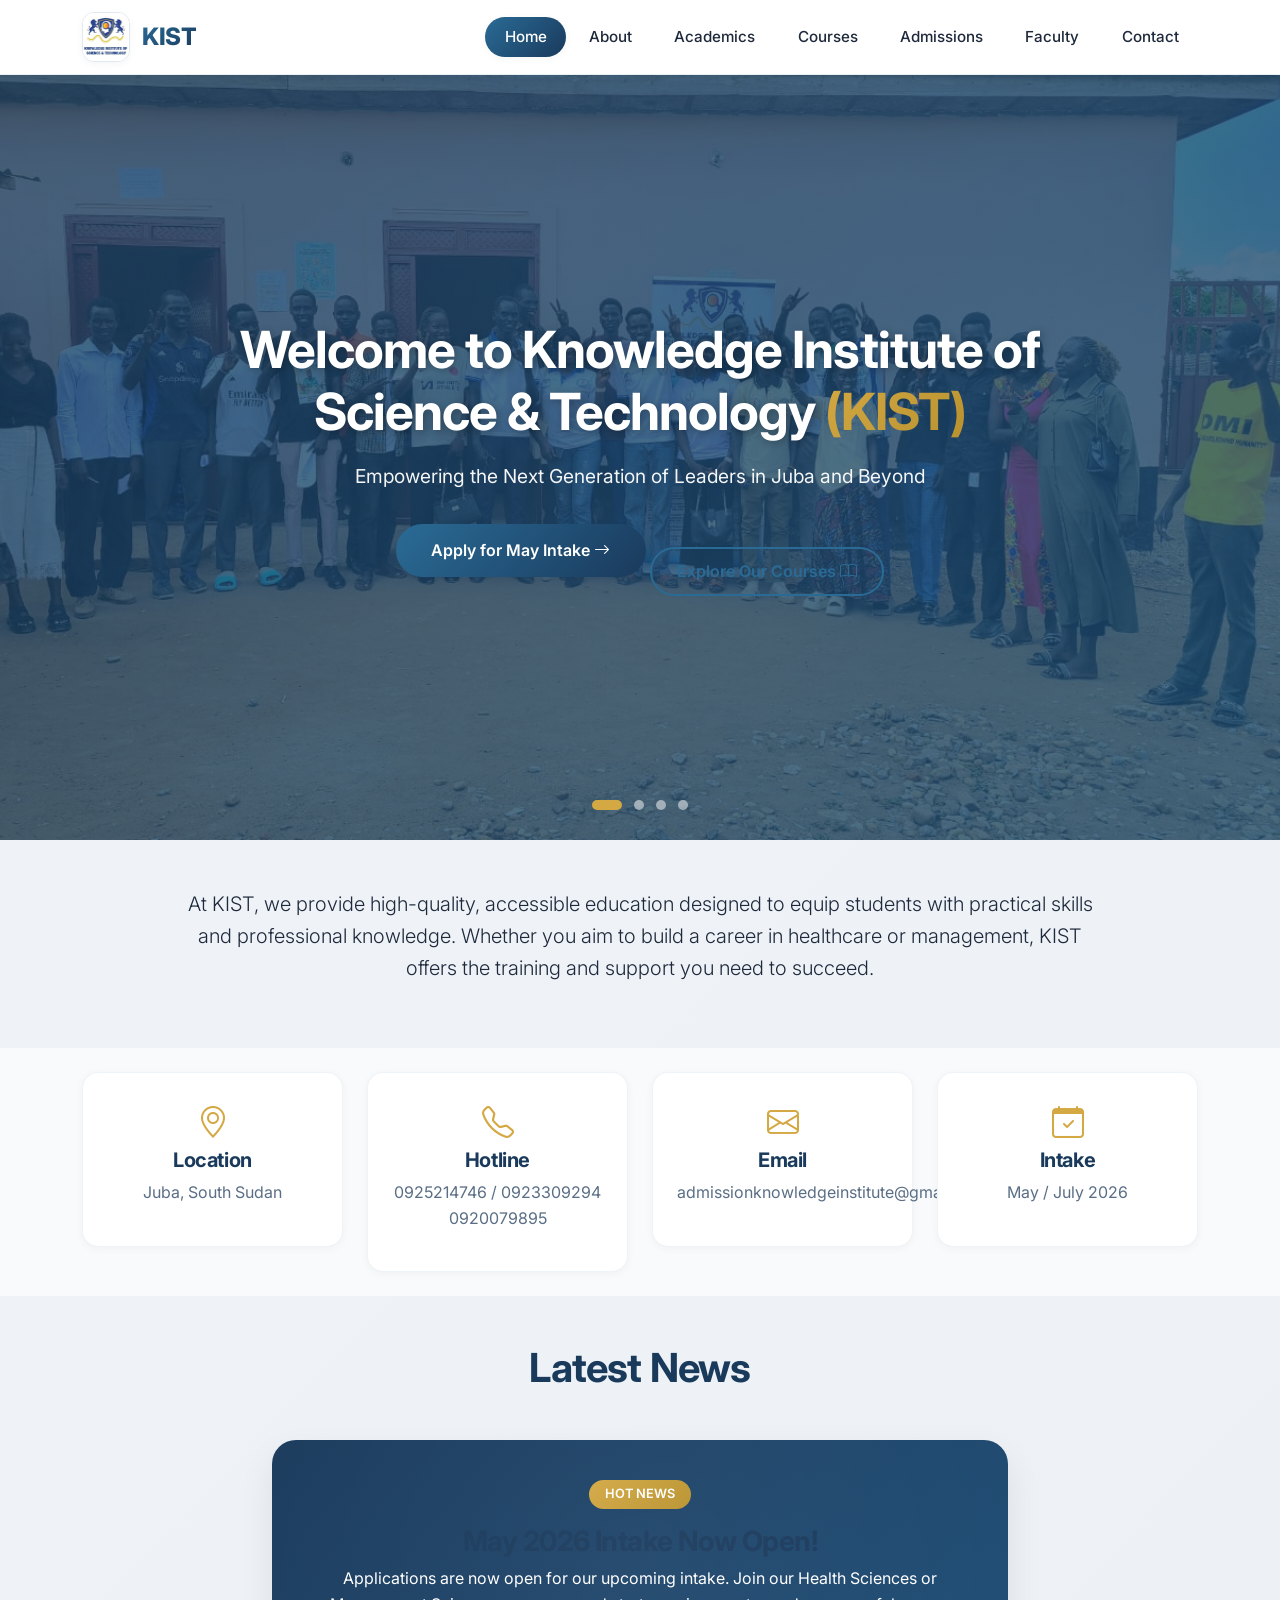
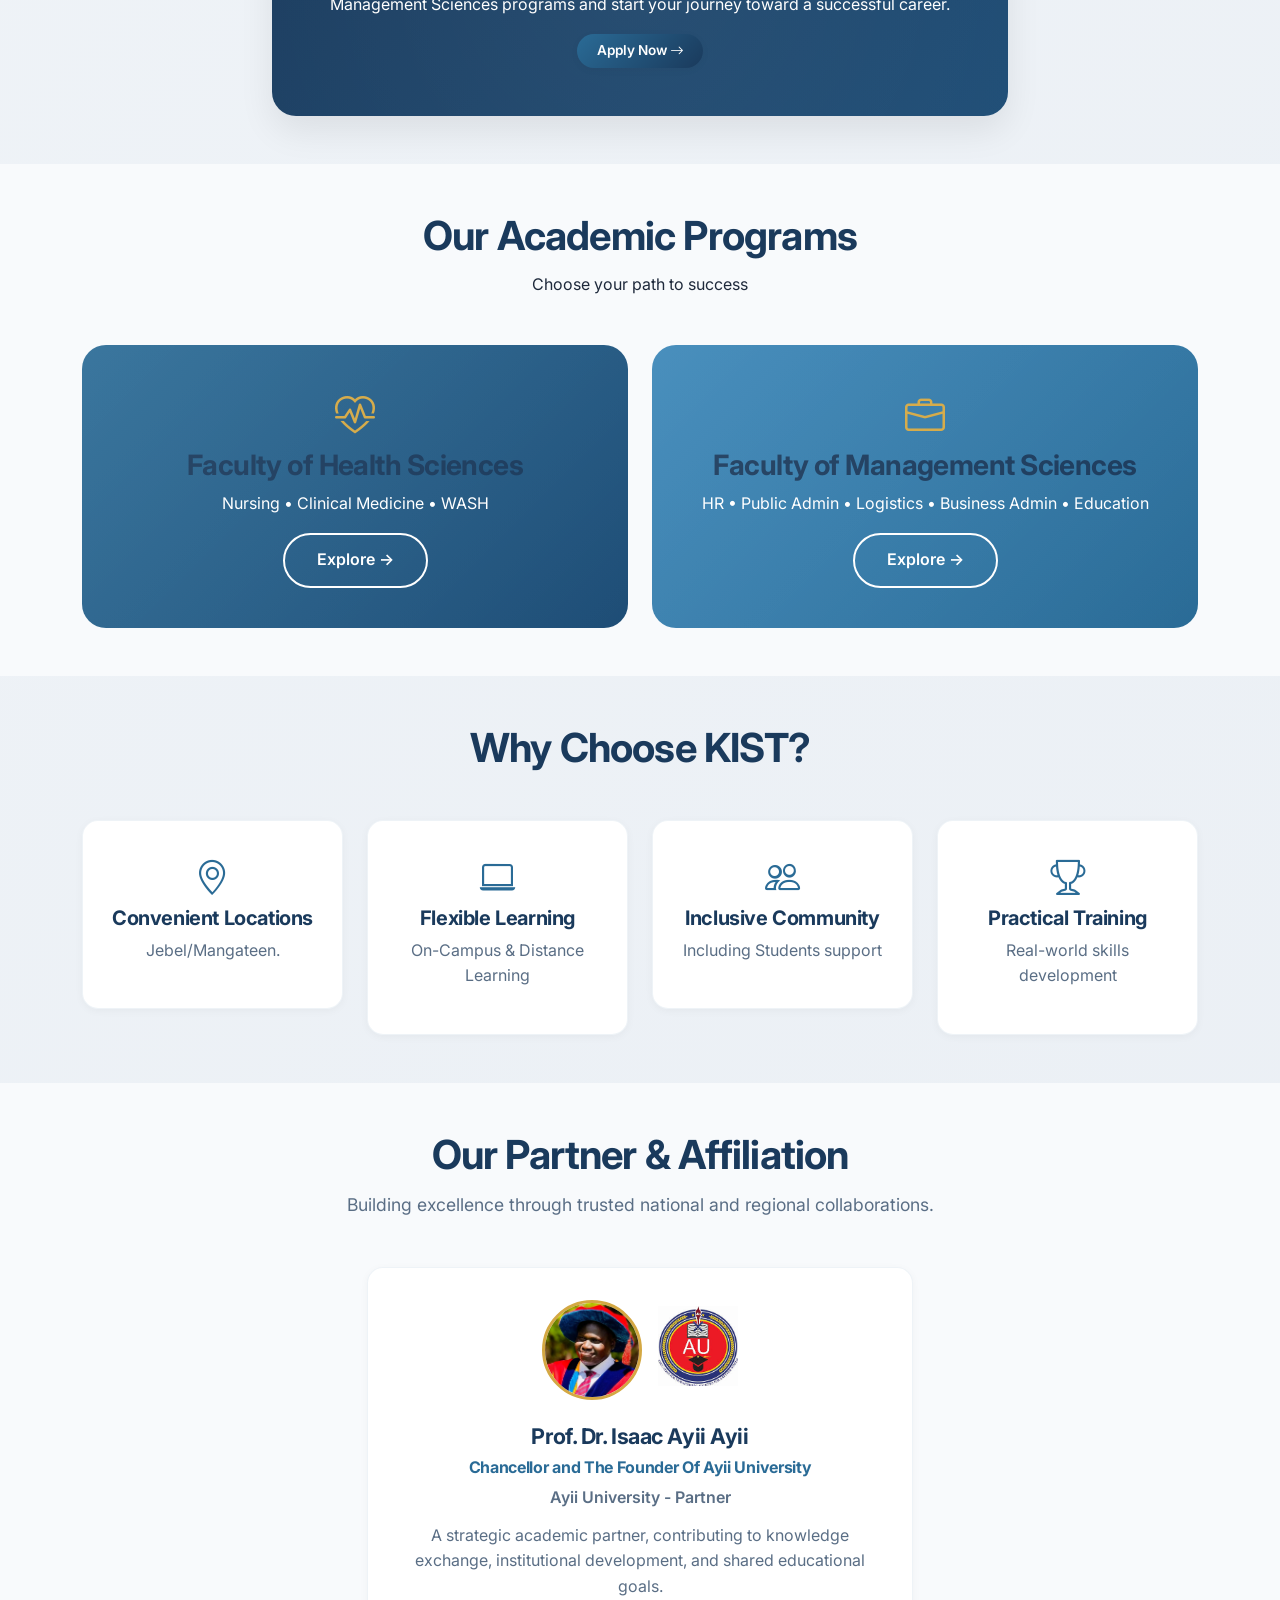
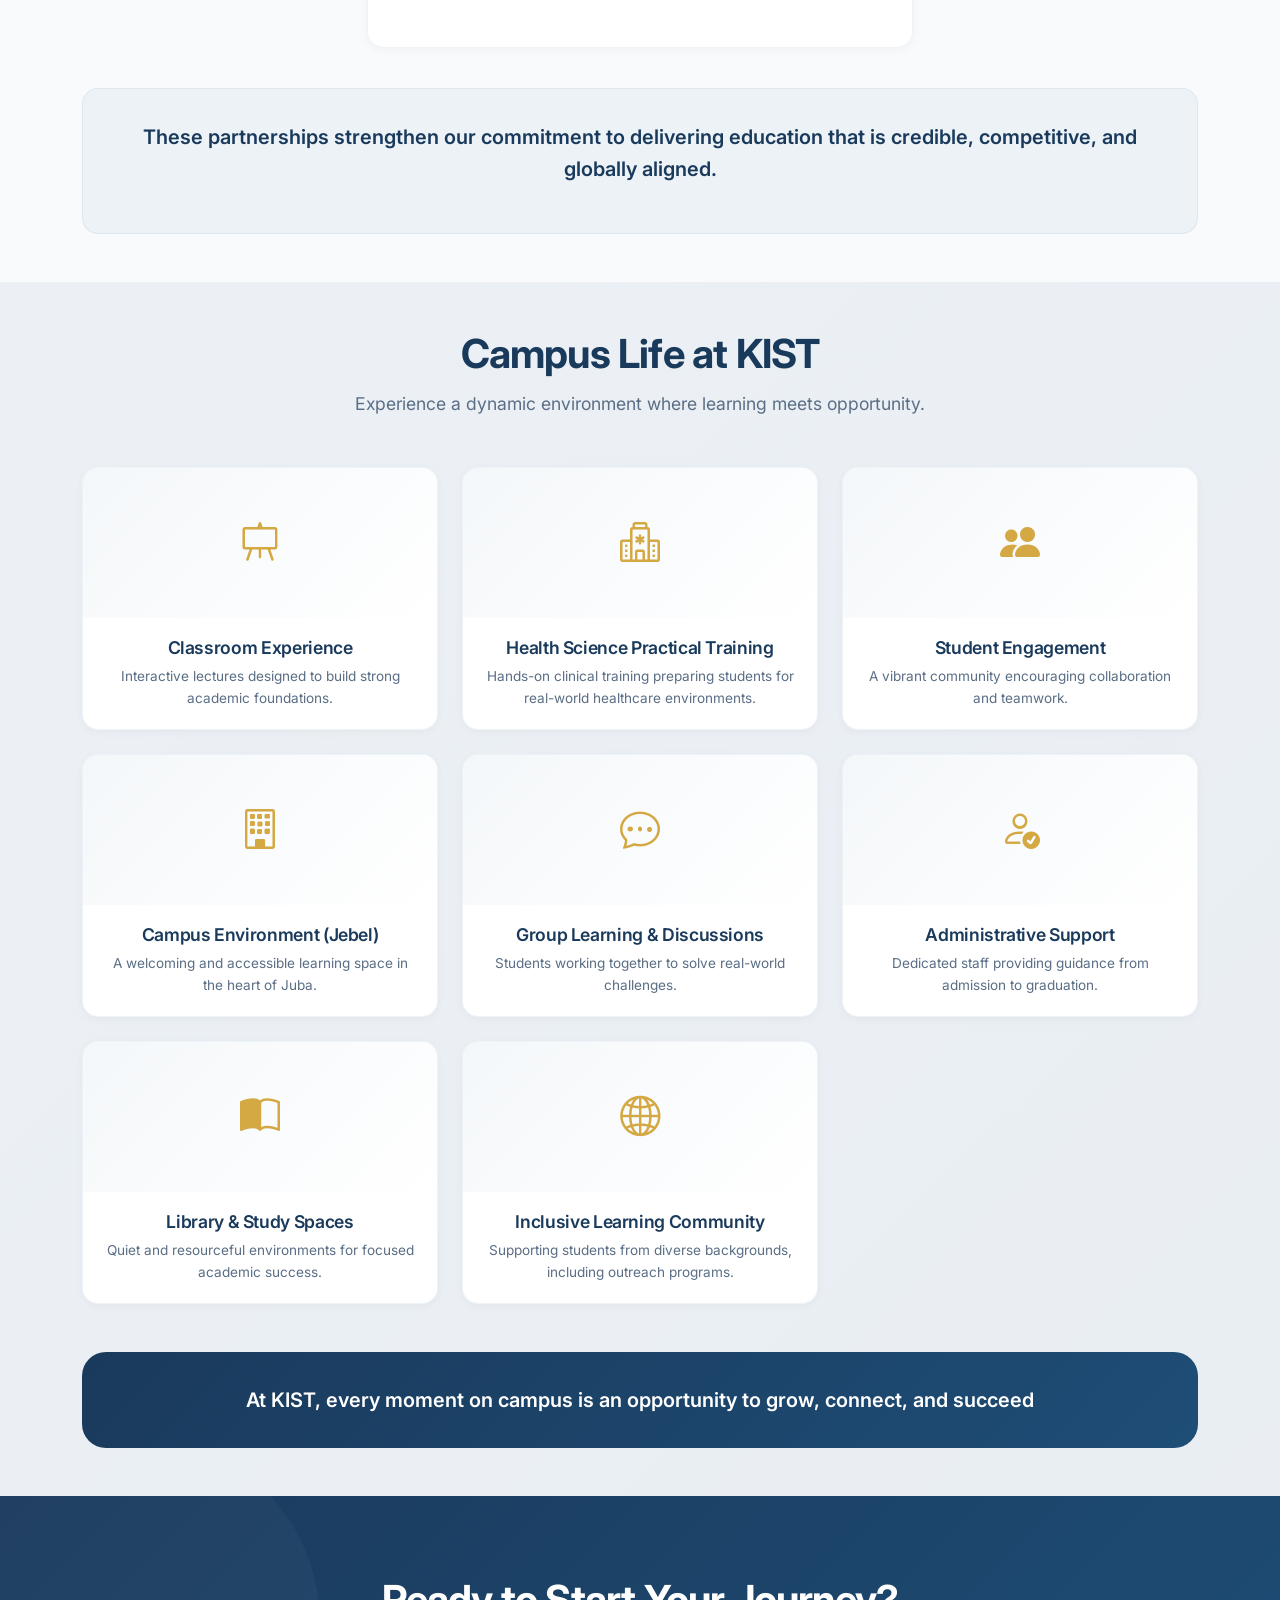
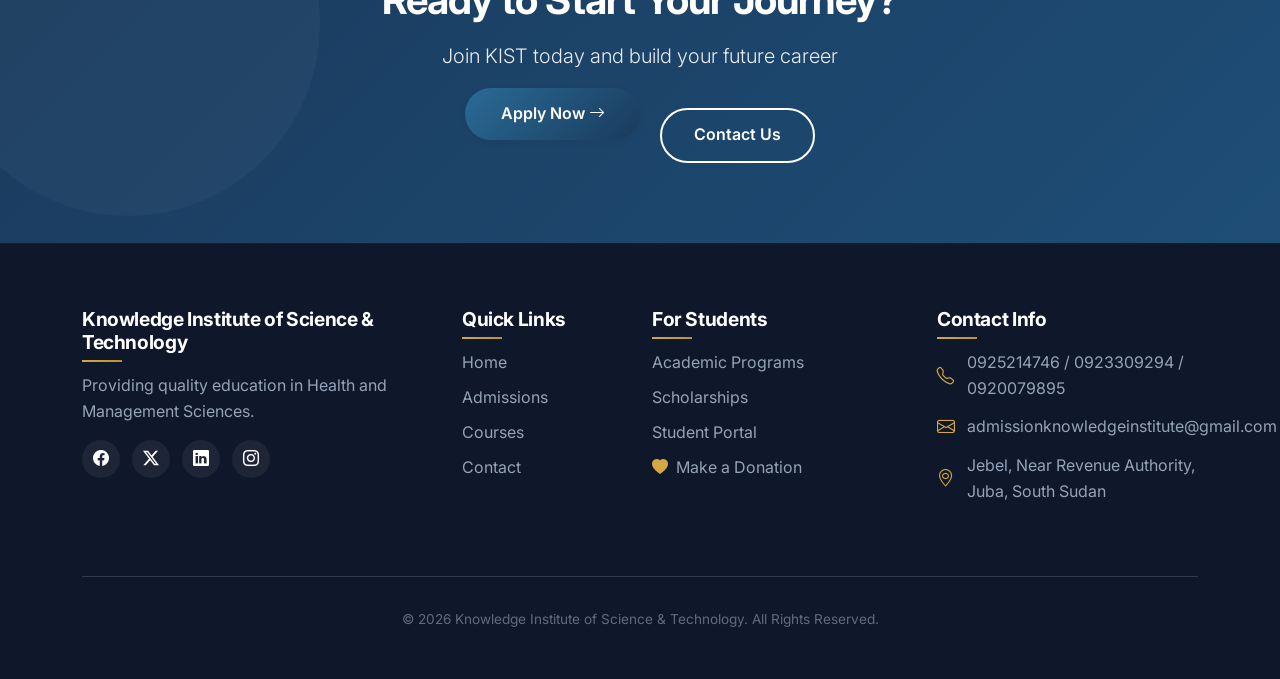
==== commit 6bf749d2: "Update print statement from 'Hello' to 'Goodbye'" ====
--- a/kist/index.html
+++ b/kist/index.html
@@ -212,7 +212,7 @@
             <img src="images/ayii.jpeg" alt="Prof. Dr. Isaac Ayii" class="partner-profile-img" onerror="this.src='https://placehold.co/100x100?text=Prof.+Isaac'">
             <img src="images/au.jfif" alt="Ayii University Logo" class="partner-logo-img" onerror="this.src='https://placehold.co/80x80?text=Ayii'">
           </div>
-          <h4>Prof. Dr. Isaac Ayii</h4>
+          <h4>Prof. Dr. Isaac Ayii Ayii</h4>
           <h6>Chancellor and The Founder Of Ayii University</h6>
           <p class="partner-role">Ayii University - Partner</p>
           <p>A strategic academic partner, contributing to knowledge exchange, institutional development, and shared educational goals.</p>
@@ -447,4 +447,4 @@
   }
 </script>
 </body>
-</html>+</html>
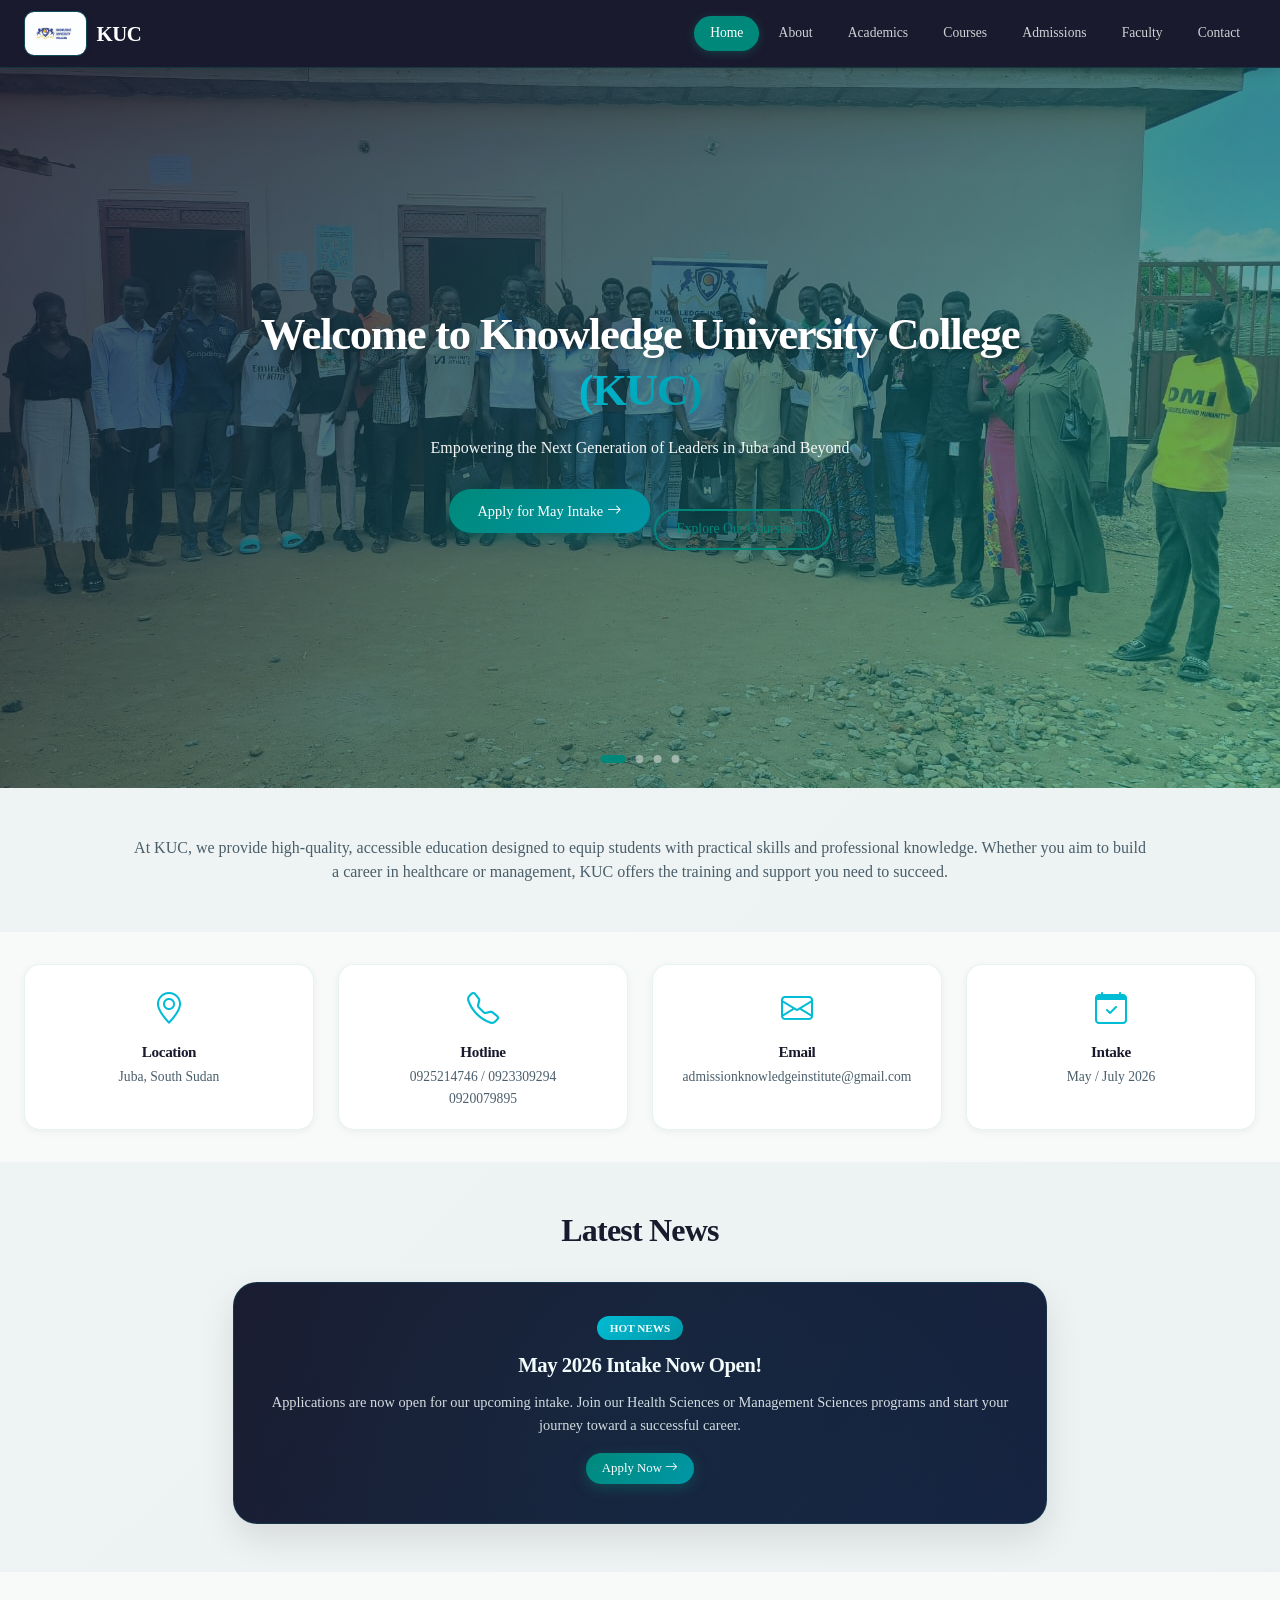
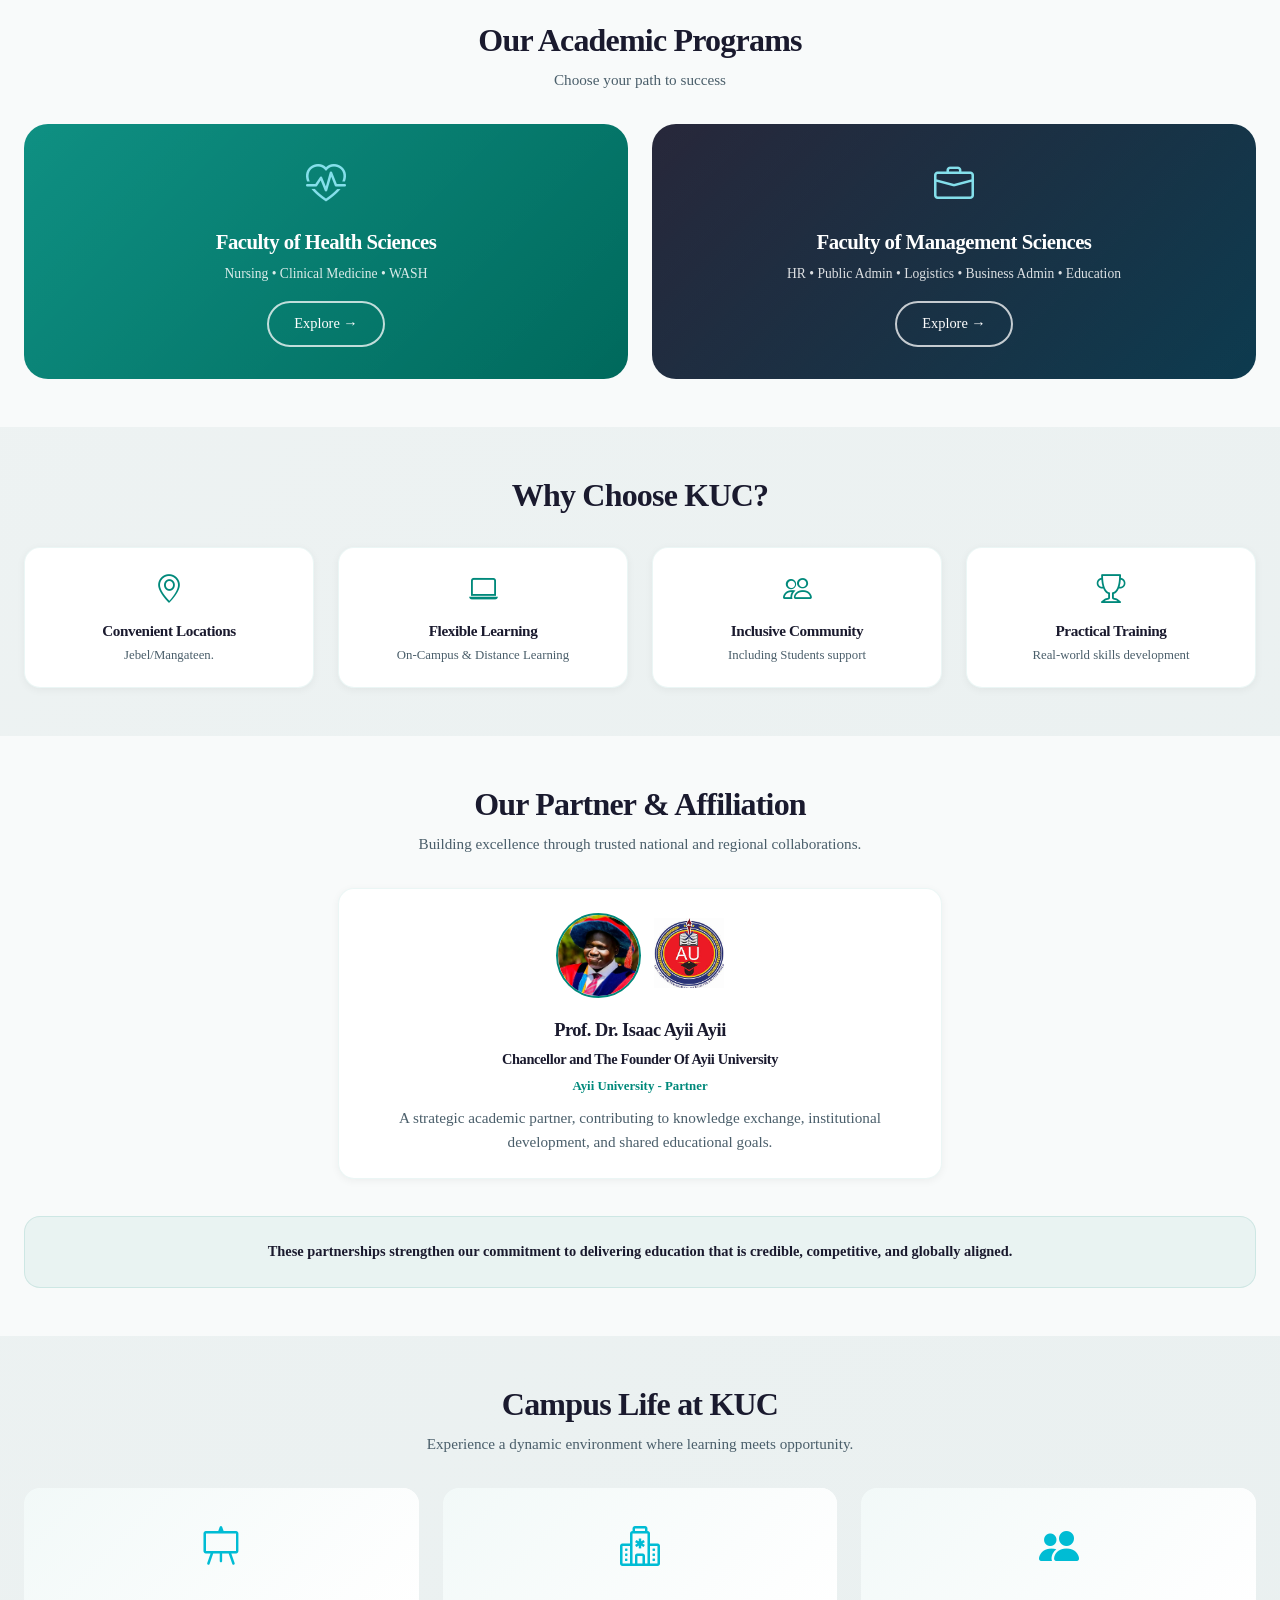
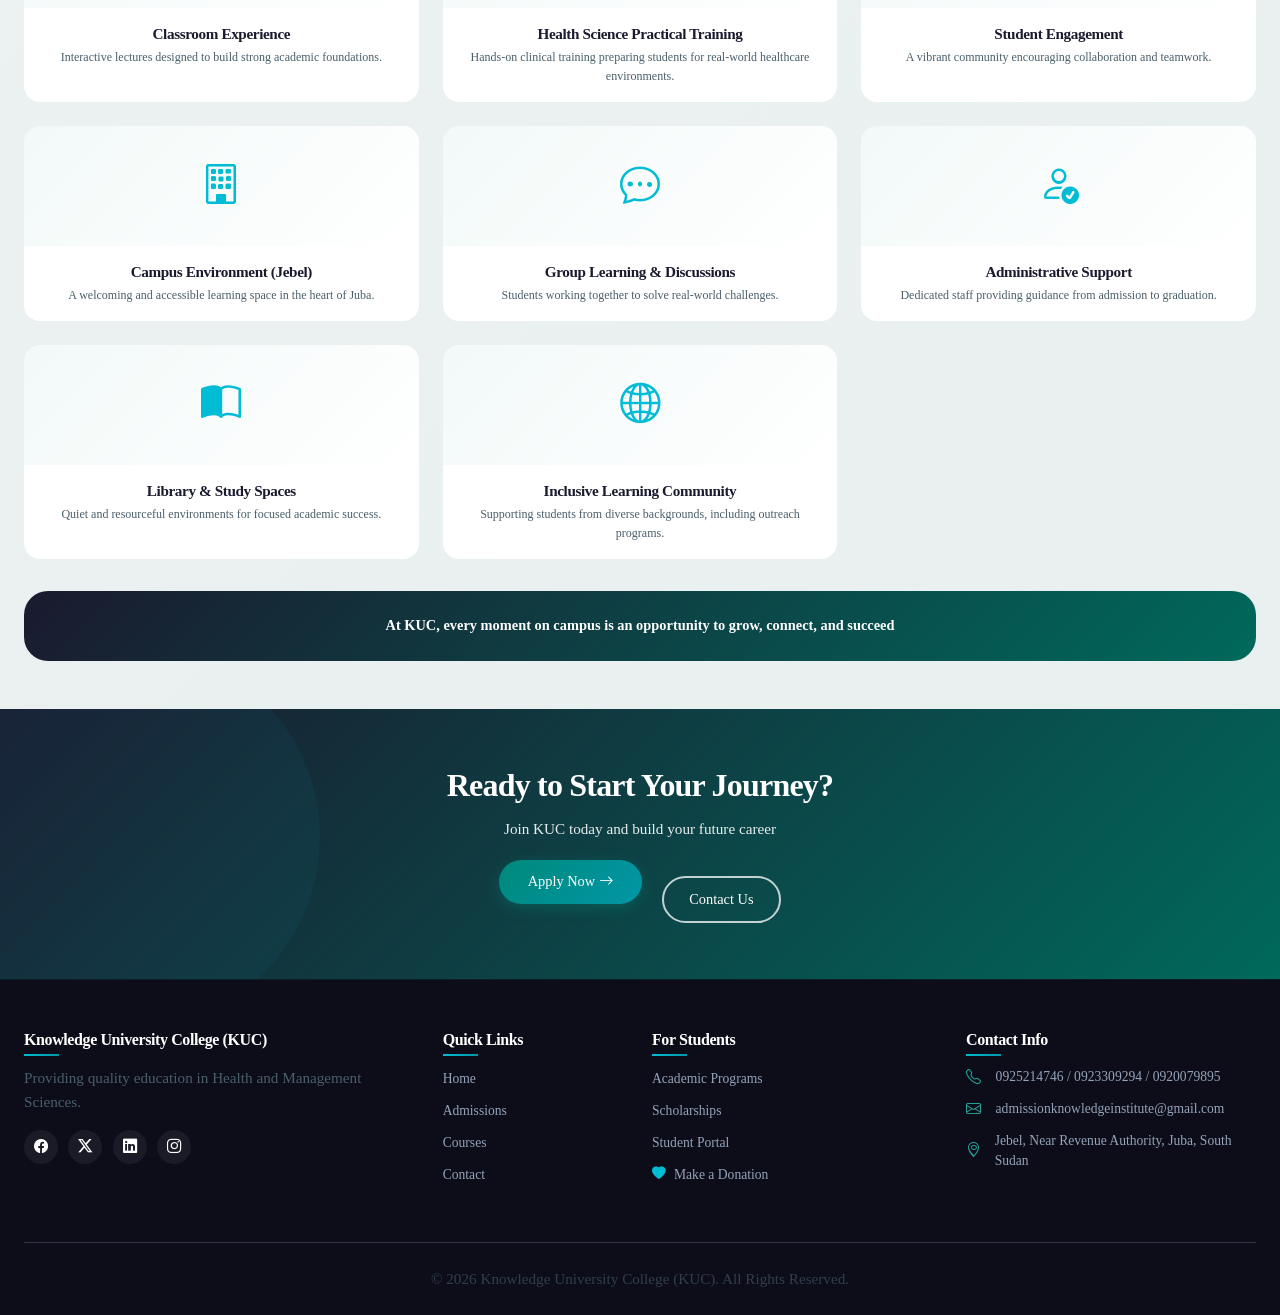
==== commit 57a876eb: "Update fmt.Println message from 'Hello' to 'Goodbye'" ====
--- a/kist/index.html
+++ b/kist/index.html
@@ -3,7 +3,7 @@
 <head>
   <meta charset="UTF-8">
   <meta name="viewport" content="width=device-width, initial-scale=1.0, viewport-fit=cover">
-  <title>KIST | Home – Knowledge Institute of Science & Technology</title>
+  <title>KUC | Home – Knowledge University College</title>
   <!-- Google Fonts + Bootstrap + Icons + AOS -->
   <link href="https://fonts.googleapis.com/css2?family=Inter:opsz,wght@14..32,300;14..32,400;14..32,500;14..32,600;14..32,700;14..32,800&display=swap" rel="stylesheet">
   <link href="https://cdn.jsdelivr.net/npm/bootstrap@5.3.1/dist/css/bootstrap.min.css" rel="stylesheet">
@@ -18,8 +18,8 @@
   <div class="container">
     <div class="header-inner">
       <div class="logo-area">
-        <img src="images/logo.jpeg" alt="KIST Logo" class="logo-img" onerror="this.src='https://placehold.co/70x70?text=KIST'">
-        <span class="logo-text">KIST</span>
+        <img src="images/logo.jpeg" alt="KUC Logo" class="logo-img" onerror="this.src='https://placehold.co/70x70?text=KUC'">
+        <span class="logo-text">KUC</span>
       </div>
       <nav class="main-nav">
         <a href="index.html" class="nav-link active">Home</a>
@@ -48,7 +48,7 @@
   <div class="hero-overlay"></div>
   <div class="container">
     <div class="hero-content" data-aos="fade-up">
-      <h1>Welcome to Knowledge Institute of Science & Technology <span class="highlight">(KIST)</span></h1>
+      <h1>Welcome to Knowledge University College <span class="highlight">(KUC)</span></h1>
       <p class="hero-subheadline">Empowering the Next Generation of Leaders in Juba and Beyond</p>
       <div class="hero-buttons">
         <a href="admissions.html" class="btn-gold">Apply for May Intake <i class="bi bi-arrow-right"></i></a>
@@ -70,7 +70,7 @@
   <div class="container">
     <div class="row justify-content-center">
       <div class="col-lg-10 text-center" data-aos="fade-up">
-        <p class="intro-text lead">At KIST, we provide high-quality, accessible education designed to equip students with practical skills and professional knowledge. Whether you aim to build a career in healthcare or management, KIST offers the training and support you need to succeed.</p>
+        <p class="intro-text lead">At KUC, we provide high-quality, accessible education designed to equip students with practical skills and professional knowledge. Whether you aim to build a career in healthcare or management, KUC offers the training and support you need to succeed.</p>
       </div>
     </div>
   </div>
@@ -159,11 +159,11 @@
   </div>
 </section>
 
-<!-- ========== WHY CHOOSE KIST ========== -->
+<!-- ========== WHY CHOOSE KUC ========== -->
 <section class="why-choose py-5">
   <div class="container">
     <div class="section-head text-center mb-5" data-aos="fade-up">
-      <h2>Why Choose KIST?</h2>
+      <h2>Why Choose KUC?</h2>
     </div>
     <div class="row g-4">
       <div class="col-md-3 col-6" data-aos="fade-up">
@@ -233,7 +233,7 @@
 <section class="gallery-section py-5">
   <div class="container">
     <div class="section-head text-center mb-5" data-aos="fade-up">
-      <h2>Campus Life at KIST</h2>
+      <h2>Campus Life at KUC</h2>
       <p class="section-subtitle">Experience a dynamic environment where learning meets opportunity.</p>
     </div>
     <div class="row g-4">
@@ -329,7 +329,7 @@
     <div class="row mt-5">
       <div class="col-12 text-center" data-aos="fade-up">
         <div class="gallery-closing">
-          <p class="lead fw-semibold">At KIST, every moment on campus is an opportunity to grow, connect, and succeed</p>
+          <p class="lead fw-semibold">At KUC, every moment on campus is an opportunity to grow, connect, and succeed</p>
         </div>
       </div>
     </div>
@@ -340,7 +340,7 @@
 <section class="cta-banner">
   <div class="container text-center">
     <h2>Ready to Start Your Journey?</h2>
-    <p class="lead">Join KIST today and build your future career</p>
+    <p class="lead">Join KUC today and build your future career</p>
     <a href="admissions.html" class="btn-gold btn-lg me-3">Apply Now <i class="bi bi-arrow-right"></i></a>
     <a href="contact.html" class="btn-outline-light-custom">Contact Us</a>
   </div>
@@ -351,7 +351,7 @@
   <div class="container">
     <div class="row">
       <div class="col-lg-4 mb-4">
-        <h5>Knowledge Institute of Science & Technology</h5>
+        <h5>Knowledge University College (KUC)</h5>
         <p>Providing quality education in Health and Management Sciences.</p>
         <div class="social-icons">
           <a href="https://www.facebook.com/nextstep211" target="_blank"><i class="bi bi-facebook"></i></a>
@@ -389,7 +389,7 @@
     </div>
     <hr>
     <div class="copyright">
-      <p>© 2026 Knowledge Institute of Science & Technology. All Rights Reserved.</p>
+      <p>© 2026 Knowledge University College (KUC). All Rights Reserved.</p>
     </div>
   </div>
 </footer>
--- a/kist/css/style.css
+++ b/kist/css/style.css
@@ -1,35 +1,34 @@
 /* ========================================
-   KIST UNIVERSITY - ELEGANT BLUE THEME
-   Clean, Professional, Sophisticated Design
-   Reduced Animations Version
+   KIST UNIVERSITY - CHARCOAL + TEAL + WHITE
+   Modern, Tech-Forward, Professional
+   Base: your original code — colours & font updated only
    ======================================== */
 
 /* ---------- CSS VARIABLES / ROOT ---------- */
 :root {
-    --primary-dark: #1a3a5c;
-    --primary-deep: #1e4d76;
-    --primary-mid: #2a6b96;
-    --primary-light: #3a86b8;
-    --accent-gold: #d4a843;
-    --accent-gold-dark: #b8922e;
-    --accent-gold-light: #faf5e8;
-    --accent-gold-gradient: linear-gradient(135deg, #d4a843, #b8922e);
-    --gray-light: #f8fafc;
-    --gray-mid: #eef2f8;
-    --gray-dark: #64748b;
-    --text-dark: #1e293b;
-    --text-muted: #5a6e85;
-    --white: #ffffff;
-    --black: #0f172a;
-    --shadow-sm: 0 2px 8px rgba(0, 0, 0, 0.04);
-    --shadow-md: 0 8px 20px rgba(0, 0, 0, 0.06);
-    --shadow-lg: 0 15px 35px rgba(0, 0, 0, 0.08);
-    --shadow-xl: 0 25px 45px rgba(0, 0, 0, 0.1);
-    --border-radius: 1rem;
+    --primary-dark:     #1A1A2E;
+    --primary-deep:     #16213E;
+    --primary-mid:      #00897B;
+    --primary-light:    #26A69A;
+    --accent-gold:      #00BCD4;
+    --accent-gold-dark: #0097A7;
+    --accent-gold-light:#E0F7FA;
+    --accent-gold-gradient: linear-gradient(135deg, #00BCD4, #0097A7);
+    --gray-light:       #F8FAFA;
+    --gray-mid:         #EEF4F4;
+    --gray-dark:        #546E7A;
+    --text-dark:        #1A1A2E;
+    --text-muted:       #4A5E6A;
+    --white:            #ffffff;
+    --black:            #0D0D1A;
+    --shadow-sm:  0 2px 8px rgba(0, 0, 0, 0.05);
+    --shadow-md:  0 8px 20px rgba(0, 0, 0, 0.08);
+    --shadow-lg:  0 15px 35px rgba(0, 0, 0, 0.10);
+    --shadow-xl:  0 25px 45px rgba(0, 0, 0, 0.12);
+    --border-radius:    1rem;
     --border-radius-sm: 0.75rem;
     --border-radius-lg: 1.5rem;
-    /* Reduced animation - slower and smoother */
-    --transition: all 0.4s ease-out;
+    --transition: all 0.3s cubic-bezier(0.4, 0, 0.2, 1);
 }
 
 * {
@@ -39,29 +38,42 @@
 }
 
 body {
-    font-family: 'Inter', sans-serif;
+    font-family: 'Times New Roman', Times, Georgia, serif;
     color: var(--text-dark);
-    line-height: 1.6;
-    background: linear-gradient(135deg, #f0f4f8 0%, #e8edf3 100%);
+    line-height: 1.5;
+    background: linear-gradient(135deg, #f0f4f4 0%, #e8efef 100%);
     overflow-x: hidden;
     scroll-behavior: smooth;
+    -webkit-font-smoothing: antialiased;
+    -moz-osx-font-smoothing: grayscale;
 }
 
 /* ---------- TYPOGRAPHY ---------- */
 h1, h2, h3, h4, h5, h6 {
-    font-weight: 700;
-    line-height: 1.2;
-    letter-spacing: -0.02em;
+    font-family: 'Times New Roman', Times, Georgia, serif;
+    font-weight: 600;
+    line-height: 1.25;
+    letter-spacing: -0.025em;
     color: var(--primary-dark);
 }
 
-h1 { font-size: 3.5rem; }
-h2 { font-size: 2.5rem; margin-bottom: 1rem; position: relative; }
-h3 { font-size: 1.75rem; }
-h4 { font-size: 1.35rem; }
+h1 { font-size: 2.8rem; letter-spacing: -0.03em; }
+h2 { font-size: 2rem; margin-bottom: 0.75rem; position: relative; }
+h3 { font-size: 1.4rem; }
+h4 { font-size: 1.15rem; }
+h5 { font-size: 1rem; }
+h6 { font-size: 0.9rem; }
+
+p {
+    font-family: 'Times New Roman', Times, Georgia, serif;
+    font-size: 0.95rem;
+    line-height: 1.6;
+    color: var(--text-muted);
+    margin-bottom: 0;
+}
 
 .section-title {
-    font-size: 2.2rem;
+    font-size: 1.8rem;
     margin-bottom: 0.75rem;
     position: relative;
     display: inline-block;
@@ -71,29 +83,29 @@
 .section-title:after {
     content: '';
     position: absolute;
-    bottom: -12px;
+    bottom: -10px;
     left: 50%;
     transform: translateX(-50%);
-    width: 60px;
-    height: 3px;
+    width: 50px;
+    height: 2px;
     background: var(--accent-gold-gradient);
-    border-radius: 3px;
+    border-radius: 2px;
 }
 
 .section-subtitle {
     color: var(--text-muted);
-    font-size: 1.1rem;
+    font-size: 0.95rem;
     max-width: 700px;
     margin: 0 auto;
 }
 
 .section-head {
     text-align: center;
-    margin-bottom: 3rem;
+    margin-bottom: 2.5rem;
 }
 
 .section-head h2 {
-    margin-bottom: 0.75rem;
+    margin-bottom: 0.5rem;
     color: var(--primary-dark);
 }
 
@@ -104,25 +116,51 @@
     color: transparent;
 }
 
-.text-gold {
-    color: var(--accent-gold) !important;
-}
-
-.bg-soft-light {
-    background-color: var(--gray-light);
+.text-gold { color: var(--accent-gold) !important; }
+
+.bg-soft-light { background-color: var(--gray-light); }
+
+.lead {
+    font-family: 'Times New Roman', Times, Georgia, serif;
+    font-size: 1rem;
+    font-weight: 400;
+    line-height: 1.5;
+    color: var(--text-muted);
+}
+
+/* ---------- CONTAINER ---------- */
+.container {
+    max-width: 1280px;
+    width: 100%;
+    margin-left: auto;
+    margin-right: auto;
+    padding-left: 1.5rem;
+    padding-right: 1.5rem;
+}
+
+/* ---------- ROW & GRID ---------- */
+.row {
+    display: flex;
+    flex-wrap: wrap;
+    margin-left: -0.75rem;
+    margin-right: -0.75rem;
+}
+
+.row > [class*="col-"] {
+    padding-left: 0.75rem;
+    padding-right: 0.75rem;
 }
 
 /* ---------- HEADER & NAVIGATION ---------- */
 .site-header {
-    background-color: var(--white);
-    padding: 0.75rem 0;
+    background-color: var(--primary-dark);
+    padding: 0.7rem 0;
     position: sticky;
     top: 0;
     z-index: 1030;
-    box-shadow: var(--shadow-sm);
+    box-shadow: 0 2px 16px rgba(0,0,0,0.18);
     backdrop-filter: blur(10px);
-    background-color: rgba(255, 255, 255, 0.98);
-    border-bottom: 1px solid rgba(42, 107, 150, 0.1);
+    border-bottom: 1px solid rgba(0, 137, 123, 0.25);
 }
 
 .header-inner {
@@ -135,61 +173,59 @@
 .logo-area {
     display: flex;
     align-items: center;
-    gap: 0.75rem;
+    gap: 0.6rem;
 }
 
 .logo-img {
-    height: 50px;
+    height: 45px;
     width: auto;
-    border-radius: 12px;
+    border-radius: 10px;
     object-fit: cover;
     box-shadow: var(--shadow-sm);
-    border: 1px solid rgba(42, 107, 150, 0.15);
+    border: 1px solid rgba(0, 188, 212, 0.3);
 }
 
 .logo-text {
-    font-size: 1.5rem;
-    font-weight: 800;
+    font-family: 'Times New Roman', Times, Georgia, serif;
+    font-size: 1.3rem;
+    font-weight: 700;
     letter-spacing: -0.5px;
-    background: linear-gradient(135deg, var(--primary-mid), var(--primary-dark));
-    -webkit-background-clip: text;
-    background-clip: text;
-    color: transparent;
+    color: #ffffff;
 }
 
 .main-nav {
     display: flex;
-    gap: 0.25rem;
+    gap: 0.2rem;
     flex-wrap: wrap;
 }
 
 .main-nav .nav-link {
-    color: var(--text-dark);
+    font-family: 'Times New Roman', Times, Georgia, serif;
+    color: rgba(255,255,255,0.80);
     text-decoration: none;
-    padding: 0.5rem 1.2rem;
+    padding: 0.45rem 1rem;
     font-weight: 500;
     border-radius: 50px;
     transition: var(--transition);
-    font-size: 0.95rem;
+    font-size: 0.85rem;
 }
 
 .main-nav .nav-link:hover,
 .main-nav .nav-link.active {
-    background: linear-gradient(135deg, var(--primary-mid), var(--primary-dark));
-    color: var(--white);
-    box-shadow: var(--shadow-sm);
+    background: var(--primary-mid);
+    color: var(--white);
+    box-shadow: 0 2px 10px rgba(0,137,123,0.35);
 }
 
 .mobile-toggle {
     display: none;
     background: none;
     border: none;
-    color: var(--primary-dark);
-    font-size: 1.8rem;
+    color: var(--white);
+    font-size: 1.6rem;
     cursor: pointer;
 }
 
-/* Responsive Nav */
 @media (max-width: 992px) {
     .main-nav {
         display: none;
@@ -197,52 +233,50 @@
         flex-direction: column;
         align-items: center;
         margin-top: 1rem;
-        background: var(--white);
-        padding: 1rem;
+        background: var(--primary-deep);
+        padding: 0.8rem;
         border-radius: var(--border-radius-sm);
         box-shadow: var(--shadow-md);
     }
-    .main-nav.show {
-        display: flex;
-    }
-    .mobile-toggle {
-        display: block;
-    }
-    .header-inner {
-        flex-wrap: wrap;
-    }
+    .main-nav.show { display: flex; }
+    .mobile-toggle { display: block; }
+    .header-inner { flex-wrap: wrap; }
 }
 
 /* ---------- BUTTONS ---------- */
 .btn-gold {
-    background: linear-gradient(135deg, var(--primary-mid), var(--primary-dark));
-    color: var(--white);
-    font-weight: 600;
-    padding: 0.85rem 2.2rem;
+    font-family: 'Times New Roman', Times, Georgia, serif;
+    background: linear-gradient(135deg, var(--primary-mid), var(--accent-gold-dark));
+    color: var(--white);
+    font-weight: 500;
+    padding: 0.7rem 1.8rem;
     border-radius: 50px;
     text-decoration: none;
     display: inline-block;
     transition: var(--transition);
     border: none;
-    font-size: 1rem;
-    box-shadow: var(--shadow-sm);
+    font-size: 0.9rem;
+    box-shadow: 0 4px 14px rgba(0,137,123,0.35);
     position: relative;
     overflow: hidden;
+    cursor: pointer;
 }
 
 .btn-gold:hover {
-    transform: translateY(-3px);
-    box-shadow: var(--shadow-md);
+    transform: translateY(-2px);
+    box-shadow: 0 6px 20px rgba(0,137,123,0.45);
     color: var(--white);
 }
 
 .btn-outline-light-custom {
+    font-family: 'Times New Roman', Times, Georgia, serif;
     background: transparent;
-    border: 2px solid var(--white);
-    color: var(--white);
-    padding: 0.8rem 2rem;
+    border: 2px solid rgba(255,255,255,0.75);
+    color: var(--white);
+    padding: 0.65rem 1.6rem;
     border-radius: 50px;
-    font-weight: 600;
+    font-weight: 500;
+    font-size: 0.9rem;
     text-decoration: none;
     transition: var(--transition);
     display: inline-block;
@@ -251,36 +285,39 @@
 .btn-outline-light-custom:hover {
     background: var(--white);
     color: var(--primary-dark);
-    transform: translateY(-3px);
+    transform: translateY(-2px);
 }
 
 .btn-outline-primary-custom {
+    font-family: 'Times New Roman', Times, Georgia, serif;
     border: 2px solid var(--primary-mid);
     color: var(--primary-mid);
-    padding: 0.6rem 1.6rem;
+    padding: 0.5rem 1.3rem;
     border-radius: 50px;
     text-decoration: none;
-    font-weight: 600;
+    font-weight: 500;
+    font-size: 0.85rem;
     transition: var(--transition);
     display: inline-block;
     background: transparent;
+    cursor: pointer;
 }
 
 .btn-outline-primary-custom:hover {
     background: var(--primary-mid);
     color: var(--white);
-    transform: translateY(-3px);
+    transform: translateY(-2px);
 }
 
 .btn-sm {
-    padding: 0.4rem 1.2rem;
-    font-size: 0.85rem;
-}
-
-/* ---------- HERO SECTION WITH BACKGROUND IMAGES ---------- */
+    padding: 0.35rem 1rem;
+    font-size: 0.8rem;
+}
+
+/* ---------- HERO SECTION ---------- */
 .hero-section {
     position: relative;
-    min-height: 85vh;
+    min-height: 80vh;
     display: flex;
     align-items: center;
     text-align: center;
@@ -290,19 +327,15 @@
 
 .hero-slider {
     position: absolute;
-    top: 0;
-    left: 0;
-    width: 100%;
-    height: 100%;
+    top: 0; left: 0;
+    width: 100%; height: 100%;
     z-index: 0;
 }
 
 .hero-slider .slide {
     position: absolute;
-    top: 0;
-    left: 0;
-    width: 100%;
-    height: 100%;
+    top: 0; left: 0;
+    width: 100%; height: 100%;
     background-size: cover;
     background-position: center;
     opacity: 0;
@@ -310,36 +343,28 @@
     z-index: 0;
 }
 
-.hero-slider .slide.active {
-    opacity: 1;
-}
-
-/* Darker blue overlay for better text contrast */
+.hero-slider .slide.active { opacity: 1; }
+
 .hero-overlay {
     position: absolute;
-    top: 0;
-    left: 0;
-    width: 100%;
-    height: 100%;
-    background: linear-gradient(135deg, rgba(26, 58, 92, 0.75), rgba(30, 77, 118, 0.8));
+    top: 0; left: 0;
+    width: 100%; height: 100%;
+    background: linear-gradient(135deg, rgba(26,26,46,0.82), rgba(0,137,123,0.55));
     z-index: 1;
 }
 
-.hero-section .container {
-    position: relative;
-    z-index: 2;
-}
+.hero-section .container { position: relative; z-index: 2; }
 
 .hero-content {
     max-width: 800px;
     margin: 0 auto;
-    padding: 3rem 0;
+    padding: 2rem 0;
 }
 
 .hero-section h1 {
-    font-size: 3.2rem;
-    margin-bottom: 1.2rem;
-    text-shadow: 2px 2px 8px rgba(0, 0, 0, 0.3);
+    font-size: 2.8rem;
+    margin-bottom: 1rem;
+    text-shadow: 2px 2px 6px rgba(0,0,0,0.3);
     color: #ffffff !important;
 }
 
@@ -352,131 +377,106 @@
 }
 
 .hero-subheadline {
-    font-size: 1.2rem;
-    margin-bottom: 2rem;
+    font-size: 1rem;
+    margin-bottom: 1.8rem;
     opacity: 0.95;
     color: #ffffff !important;
 }
 
-/* Slider Navigation Dots */
 .slider-dots {
     position: absolute;
-    bottom: 30px;
+    bottom: 25px;
     left: 50%;
     transform: translateX(-50%);
     display: flex;
-    gap: 12px;
+    gap: 10px;
     z-index: 10;
 }
 
 .slider-dots .dot {
-    width: 10px;
-    height: 10px;
-    background-color: rgba(255, 255, 255, 0.5);
+    width: 8px; height: 8px;
+    background-color: rgba(255,255,255,0.45);
     border-radius: 50%;
     cursor: pointer;
     transition: all 0.3s ease;
 }
 
 .slider-dots .dot.active {
-    background-color: var(--accent-gold);
-    width: 30px;
+    background-color: var(--primary-mid);
+    width: 25px;
     border-radius: 10px;
 }
 
-.slider-dots .dot:hover {
-    background-color: var(--accent-gold);
-}
+.slider-dots .dot:hover { background-color: var(--primary-mid); }
 
 /* ---------- PAGE TITLE SECTION ---------- */
 .page-title-section {
-    padding: 120px 0 80px;
+    padding: 100px 0 60px;
     background-size: cover;
     background-position: center;
     background-repeat: no-repeat;
     color: white;
     text-align: center;
-    min-height: 320px;
+    min-height: 280px;
     display: flex;
     align-items: center;
     width: 100%;
     position: relative;
 }
 
-/* Darker blue overlay for page titles */
 .page-title-section::before {
     content: '';
     position: absolute;
-    top: 0;
-    left: 0;
-    width: 100%;
-    height: 100%;
-    background: linear-gradient(135deg, rgba(26, 58, 92, 0.75), rgba(30, 77, 118, 0.8));
+    top: 0; left: 0;
+    width: 100%; height: 100%;
+    background: linear-gradient(135deg, rgba(26,26,46,0.80), rgba(0,137,123,0.60));
     z-index: 0;
 }
 
-.page-title-section .container {
-    position: relative;
-    z-index: 1;
-}
-
-.page-title-section h1 {
-    color: #ffffff !important;
-}
-
-.page-title-section .lead {
-    color: #ffffff !important;
-}
+.page-title-section .container { position: relative; z-index: 1; }
+.page-title-section h1  { color: #ffffff !important; font-size: 2.2rem; }
+.page-title-section .lead { color: #ffffff !important; font-size: 0.95rem; }
 
 /* ---------- QUICK INFO SECTION ---------- */
 .info-card {
     background: var(--white);
-    padding: 1.5rem;
+    padding: 1.2rem;
     border-radius: var(--border-radius);
     box-shadow: var(--shadow-sm);
     transition: var(--transition);
-    border: 1px solid rgba(42, 107, 150, 0.08);
+    border: 1px solid rgba(0,137,123,0.10);
+    height: 100%;
 }
 
 .info-card:hover {
-    transform: translateY(-5px);
+    transform: translateY(-3px);
     box-shadow: var(--shadow-lg);
     border-color: var(--primary-mid);
 }
 
-.info-card i {
-    color: var(--primary-mid);
-    margin-bottom: 0.75rem;
-}
-
-.info-card h5 {
-    color: var(--primary-dark);
-}
-
-.info-card p {
-    color: var(--text-muted);
-}
+.info-card i { color: var(--primary-mid); margin-bottom: 0.6rem; font-size: 1.5rem; display: block; }
+.info-card h5 { color: var(--primary-dark); font-size: 0.95rem; margin-bottom: 0.3rem; }
+.info-card p  { color: var(--text-muted); font-size: 0.85rem; margin-bottom: 0; }
 
 /* ---------- NEWS SECTION ---------- */
 .news-card-highlight {
-    background: linear-gradient(135deg, #1a3a5c, #1e4d76);
-    color: var(--white);
-    padding: 2.5rem;
+    background: linear-gradient(135deg, #1A1A2E, #16213E);
+    color: var(--white);
+    padding: 2rem;
     border-radius: var(--border-radius-lg);
     text-align: center;
     box-shadow: var(--shadow-lg);
     position: relative;
     overflow: hidden;
+    border: 1px solid rgba(0,188,212,0.15);
 }
 
 .news-card-highlight:before {
     content: '';
     position: absolute;
-    top: -50%;
-    right: -50%;
-    width: 200%;
-    height: 200%;
-    background: radial-gradient(circle, rgba(255,255,255,0.05) 0%, transparent 70%);
+    top: -50%; right: -50%;
+    width: 200%; height: 200%;
+    background: radial-gradient(circle, rgba(0,188,212,0.06) 0%, transparent 70%);
     pointer-events: none;
 }
 
@@ -484,90 +484,76 @@
     background: var(--accent-gold-gradient);
     color: var(--white);
     display: inline-block;
-    padding: 0.25rem 1rem;
+    padding: 0.2rem 0.8rem;
     border-radius: 50px;
-    font-size: 0.8rem;
+    font-size: 0.7rem;
     font-weight: 600;
-    margin-bottom: 1rem;
-}
+    margin-bottom: 0.8rem;
+}
+
+.news-card-highlight h3 { font-size: 1.3rem; margin-bottom: 0.8rem; color: var(--white); }
+.news-card-highlight p  { font-size: 0.9rem; color: rgba(255,255,255,0.85); margin-bottom: 1rem; }
 
 /* ---------- PROGRAM CATEGORY CARDS ---------- */
 .program-category-card {
-    padding: 2.5rem;
+    padding: 2rem;
     border-radius: var(--border-radius-lg);
     text-align: center;
     color: var(--white);
     transition: var(--transition);
     position: relative;
     overflow: hidden;
+    height: 100%;
 }
 
 .program-category-card:before {
     content: '';
     position: absolute;
-    top: 0;
-    left: 0;
-    width: 100%;
-    height: 100%;
-    background: linear-gradient(135deg, rgba(255,255,255,0.08), transparent);
+    top: 0; left: 0;
+    width: 100%; height: 100%;
+    background: linear-gradient(135deg, rgba(255,255,255,0.06), transparent);
     pointer-events: none;
 }
 
 .program-category-card.health-bg {
-    background: linear-gradient(135deg, #2a6b96, #1e4d76);
+    background: linear-gradient(135deg, #00897B, #00695C);
 }
 
 .program-category-card.management-bg {
-    background: linear-gradient(135deg, #3a86b8, #2a6b96);
+    background: linear-gradient(135deg, #1A1A2E, #0D3B4F);
 }
 
 .program-category-card:hover {
-    transform: translateY(-6px);
+    transform: translateY(-4px);
     box-shadow: var(--shadow-xl);
 }
 
-.program-category-card i {
-    font-size: 3rem;
-    margin-bottom: 1rem;
-    color: var(--accent-gold);
-}
+.program-category-card i  { font-size: 2.5rem; margin-bottom: 0.8rem; color: #80DEEA; display: block; }
+.program-category-card h3 { font-size: 1.3rem; margin-bottom: 0.5rem; color: var(--white); }
+.program-category-card p  { font-size: 0.85rem; color: rgba(255,255,255,0.85); margin-bottom: 1rem; }
 
 /* ---------- FEATURE CARDS ---------- */
 .feature-card-small {
     background: var(--white);
-    padding: 1.8rem;
+    padding: 1.3rem;
     border-radius: var(--border-radius);
     text-align: center;
     box-shadow: var(--shadow-sm);
     transition: var(--transition);
-    border: 1px solid rgba(42, 107, 150, 0.08);
-}
-
-.feature-card-small i {
-    font-size: 2.2rem;
-    color: var(--primary-mid);
-    margin-bottom: 0.75rem;
-}
-
-.feature-card-small h5 {
-    color: var(--primary-dark);
-}
-
-.feature-card-small p {
-    color: var(--text-muted);
-}
-
-.feature-card-small:hover {
-    transform: translateY(-5px);
-    box-shadow: var(--shadow-lg);
-    border-color: var(--primary-mid);
-}
+    border: 1px solid rgba(0,137,123,0.08);
+    height: 100%;
+}
+
+.feature-card-small i     { font-size: 1.8rem; color: var(--primary-mid); margin-bottom: 0.6rem; display: block; }
+.feature-card-small h5    { color: var(--primary-dark); font-size: 0.95rem; margin-bottom: 0.3rem; }
+.feature-card-small p     { color: var(--text-muted); font-size: 0.8rem; margin-bottom: 0; }
+.feature-card-small:hover { transform: translateY(-3px); box-shadow: var(--shadow-lg); border-color: var(--primary-mid); }
 
 /* ---------- CTA BANNER ---------- */
 .cta-banner {
-    background: linear-gradient(135deg, #1a3a5c, #1e4d76);
-    color: var(--white);
-    padding: 5rem 0;
+    background: linear-gradient(135deg, #1A1A2E, #00695C);
+    color: var(--white);
+    padding: 3.5rem 0;
     text-align: center;
     position: relative;
     overflow: hidden;
@@ -576,37 +562,28 @@
 .cta-banner:before {
     content: '';
     position: absolute;
-    top: 0;
-    left: 0;
-    width: 100%;
-    height: 100%;
-    background: url('data:image/svg+xml,<svg xmlns="http://www.w3.org/2000/svg" viewBox="0 0 1000 1000" fill="none"><circle cx="100" cy="100" r="150" fill="rgba(255,255,255,0.03)"/><circle cx="800" cy="800" r="200" fill="rgba(255,255,255,0.03)"/></svg>');
+    top: 0; left: 0;
+    width: 100%; height: 100%;
+    background: url('data:image/svg+xml,<svg xmlns="http://www.w3.org/2000/svg" viewBox="0 0 1000 1000" fill="none"><circle cx="100" cy="100" r="150" fill="rgba(0,188,212,0.05)"/><circle cx="800" cy="800" r="200" fill="rgba(0,188,212,0.05)"/></svg>');
     background-size: cover;
     pointer-events: none;
 }
 
-.cta-banner h2 {
-    font-size: 2.5rem;
-    margin-bottom: 1rem;
-    color: var(--white);
-}
-
-.cta-banner .lead {
-    color: rgba(255,255,255,0.9);
-}
+.cta-banner h2   { font-size: 2rem; margin-bottom: 0.8rem; color: var(--white); }
+.cta-banner .lead{ font-size: 0.95rem; color: rgba(255,255,255,0.9); margin-bottom: 1.2rem; }
 
 /* ---------- FOOTER ---------- */
 footer {
-    background-color: #0f172a;
+    background-color: #0D0D1A;
     color: #94a3b8;
-    padding: 4rem 0 2rem;
-    border-top: 1px solid rgba(42, 107, 150, 0.1);
+    padding: 3rem 0 1.5rem;
+    border-top: 1px solid rgba(0,137,123,0.15);
 }
 
 footer h5 {
     color: var(--white);
-    margin-bottom: 1.2rem;
-    font-size: 1.2rem;
+    margin-bottom: 1rem;
+    font-size: 1rem;
     position: relative;
     display: inline-block;
 }
@@ -614,851 +591,389 @@
 footer h5:after {
     content: '';
     position: absolute;
-    bottom: -8px;
-    left: 0;
-    width: 40px;
-    height: 2px;
+    bottom: -6px; left: 0;
+    width: 35px; height: 2px;
     background: var(--accent-gold-gradient);
 }
 
-footer ul {
-    list-style: none;
-    padding: 0;
-}
-
-footer ul li {
-    margin-bottom: 0.6rem;
-}
-
+footer ul { list-style: none; padding: 0; margin: 0; }
+footer ul li { margin-bottom: 0.5rem; }
 footer ul li a {
     color: #94a3b8;
     text-decoration: none;
     transition: var(--transition);
-}
-
-footer ul li a:hover {
-    color: var(--accent-gold);
-    padding-left: 5px;
-}
-
+    font-size: 0.85rem;
+}
+
+footer ul li a:hover { color: var(--primary-light); padding-left: 4px; }
+
+.social-icons { margin-top: 1rem; }
 .social-icons a {
     display: inline-flex;
     align-items: center;
     justify-content: center;
-    width: 38px;
-    height: 38px;
-    background: rgba(255, 255, 255, 0.06);
+    width: 34px; height: 34px;
+    background: rgba(255,255,255,0.06);
     border-radius: 50%;
-    margin-right: 0.5rem;
-    color: var(--white);
-    transition: var(--transition);
+    margin-right: 0.4rem;
+    color: var(--white);
+    transition: var(--transition);
+    font-size: 0.9rem;
+    text-decoration: none;
 }
 
 .social-icons a:hover {
     background: var(--accent-gold-gradient);
+    transform: translateY(-2px);
+    color: var(--white);
+}
+
+.contact-list { list-style: none; padding: 0; margin: 0; }
+.contact-list li {
+    display: flex;
+    align-items: center;
+    gap: 0.6rem;
+    margin-bottom: 0.6rem;
+    color: #94a3b8;
+    font-size: 0.85rem;
+}
+.contact-list i { color: var(--primary-light); font-size: 0.95rem; width: 20px; }
+
+hr { background-color: rgba(255,255,255,0.06); margin: 1.5rem 0; }
+.copyright { text-align: center; font-size: 0.75rem; opacity: 0.6; color: #94a3b8; }
+
+/* ---------- ALL CARDS - FIXED ALIGNMENT ---------- */
+.mission-box, .accreditation-card, .location-card,
+.structure-card, .mode-card, .faculty-overview-card,
+.course-detailed-card, .cert-simple-card, .requirements-card,
+.apply-step-card, .info-card-blue, .fee-card, .date-card,
+.contact-card, .partner-card, .gallery-card, .faculty-card-full,
+.faculty-placeholder-card {
+    background: var(--white);
+    border-radius: var(--border-radius);
+    transition: var(--transition);
+    height: 100%;
+}
+
+.mission-box {
+    background: linear-gradient(135deg, #f0f8f7, #e8f4f3);
+    padding: 2rem; text-align: center;
+    box-shadow: var(--shadow-md);
+    border: 1px solid rgba(0,137,123,0.12);
+}
+
+.accreditation-card { padding: 2rem; text-align: center; box-shadow: var(--shadow-lg); border: 1px solid rgba(0,137,123,0.10); }
+.location-card      { padding: 1.5rem; text-align: center; box-shadow: var(--shadow-sm); border: 1px solid rgba(0,137,123,0.08); }
+.structure-card, .mode-card { padding: 1.5rem; text-align: center; box-shadow: var(--shadow-sm); border: 1px solid rgba(0,137,123,0.08); }
+.faculty-overview-card { padding: 1.5rem; box-shadow: var(--shadow-sm); border: 1px solid rgba(0,137,123,0.08); }
+.course-detailed-card  { padding: 1.3rem; text-align: center; box-shadow: var(--shadow-sm); border: 1px solid rgba(0,137,123,0.08); }
+.cert-simple-card  { padding: 1.2rem; text-align: center; box-shadow: var(--shadow-sm); border: 1px solid rgba(0,137,123,0.08); }
+.requirements-card { padding: 1.5rem; box-shadow: var(--shadow-sm); border: 1px solid rgba(0,137,123,0.08); }
+.apply-step-card   { padding: 1.5rem; text-align: center; position: relative; box-shadow: var(--shadow-sm); border: 1px solid rgba(0,137,123,0.08); }
+.info-card-blue    { background: var(--gray-light); padding: 1.5rem; text-align: center; border: 1px solid rgba(0,137,123,0.08); }
+.fee-card          { padding: 1.5rem; text-align: center; box-shadow: var(--shadow-sm); border: 1px solid rgba(0,137,123,0.08); }
+.date-card         { padding: 1.2rem; text-align: center; box-shadow: var(--shadow-sm); border: 1px solid rgba(0,137,123,0.08); }
+.contact-card      { padding: 1.5rem; text-align: center; box-shadow: var(--shadow-sm); border: 1px solid rgba(0,137,123,0.08); }
+.partner-card      { padding: 1.5rem; text-align: center; box-shadow: var(--shadow-sm); border: 1px solid rgba(0,137,123,0.08); }
+.faculty-card-full { padding: 1.5rem; text-align: center; box-shadow: var(--shadow-sm); border: 1px solid rgba(0,137,123,0.08); }
+.faculty-placeholder-card { padding: 1.5rem; text-align: center; box-shadow: var(--shadow-sm); border: 1px solid rgba(0,137,123,0.08); }
+
+/* Hover Effects */
+.mission-box:hover, .accreditation-card:hover, .location-card:hover,
+.structure-card:hover, .mode-card:hover, .faculty-overview-card:hover,
+.course-detailed-card:hover, .cert-simple-card:hover, .requirements-card:hover,
+.apply-step-card:hover, .info-card-blue:hover, .fee-card:hover, .date-card:hover,
+.contact-card:hover, .partner-card:hover, .gallery-card:hover,
+.faculty-card-full:hover, .faculty-placeholder-card:hover {
     transform: translateY(-3px);
-    color: var(--black);
-}
-
-.contact-list li {
-    display: flex;
-    align-items: center;
-    gap: 0.75rem;
-    margin-bottom: 0.75rem;
-    color: #94a3b8;
-}
-
-.contact-list i {
-    color: var(--accent-gold);
-    font-size: 1.1rem;
-}
-
-hr {
-    background-color: rgba(255, 255, 255, 0.06);
-    margin: 2rem 0;
-}
-
-.copyright {
-    text-align: center;
-    font-size: 0.85rem;
-    opacity: 0.6;
-    color: #94a3b8;
-}
-
-/* ---------- ABOUT PAGE ---------- */
-.mission-box {
-    background: linear-gradient(135deg, #f8fafc, #f0f4f8);
-    padding: 2.5rem;
-    border-radius: var(--border-radius);
-    text-align: center;
-    box-shadow: var(--shadow-md);
-    border: 1px solid rgba(42, 107, 150, 0.1);
-}
-
-.mission-box h3 {
-    color: var(--primary-dark);
-}
-
-.mission-box p {
+    box-shadow: var(--shadow-lg);
+    border-color: var(--primary-mid);
+}
+
+/* ---------- SPECIFIC CARD STYLES ---------- */
+.mission-box h3, .accreditation-card h3, .info-card-blue h3 {
+    font-size: 1.3rem; margin-top: 0.5rem; margin-bottom: 0.5rem;
+}
+
+.mission-box p, .accreditation-card p, .info-card-blue p { font-size: 0.9rem; }
+
+.location-card h4, .structure-card h3, .mode-card h3,
+.faculty-overview-card h3, .course-detailed-card h3,
+.apply-step-card h4, .fee-card h3, .date-card h4,
+.contact-card h3, .partner-card h4, .faculty-card-full h3,
+.faculty-placeholder-card h4 {
+    margin-top: 0.5rem; margin-bottom: 0.5rem;
+}
+
+.duration { font-size: 1rem; font-weight: 600; color: var(--primary-mid); }
+
+.course-icon i { font-size: 1.8rem; color: var(--primary-mid); }
+
+.course-info {
+    display: flex;
+    justify-content: center;
+    gap: 0.8rem;
+    margin: 0.8rem 0;
+    font-size: 0.75rem;
     color: var(--text-muted);
-}
-
-.accreditation-card {
+    flex-wrap: wrap;
+}
+
+.step-number {
+    position: absolute;
+    top: -12px; left: 15px;
+    background: linear-gradient(135deg, var(--primary-mid), var(--accent-gold-dark));
+    color: var(--white);
+    width: 30px; height: 30px;
+    border-radius: 50%;
+    display: flex; align-items: center; justify-content: center;
+    font-weight: bold; font-size: 1rem;
+}
+
+.fee-card.health-fee    { border-top: 3px solid var(--primary-mid); }
+.fee-card.management-fee{ border-top: 3px solid var(--accent-gold); }
+
+.fee-amount { font-size: 1.6rem; font-weight: 700; color: var(--primary-dark); margin: 0.8rem 0; }
+
+/* ---------- FORMS ---------- */
+.form-container {
     background: var(--white);
-    padding: 2.5rem;
+    padding: 1.8rem;
     border-radius: var(--border-radius-lg);
     box-shadow: var(--shadow-lg);
-    text-align: center;
-    border: 1px solid rgba(42, 107, 150, 0.08);
-}
-
-.accreditation-card h3 {
-    color: var(--primary-dark);
-}
-
-.accreditation-card p {
-    color: var(--text-muted);
-}
-
-.location-card {
-    background: var(--white);
-    padding: 2rem;
-    border-radius: var(--border-radius);
-    box-shadow: var(--shadow-sm);
-    text-align: center;
-    transition: var(--transition);
-    border: 1px solid rgba(42, 107, 150, 0.08);
-}
-
-.location-card h4 {
-    color: var(--primary-dark);
-}
-
-.location-card p {
-    color: var(--text-muted);
-}
-
-.location-card:hover {
-    transform: translateY(-5px);
-    box-shadow: var(--shadow-lg);
-    border-color: var(--primary-mid);
-}
-
-/* ---------- ACADEMICS PAGE ---------- */
-.structure-card, .mode-card {
-    background: var(--white);
-    padding: 2rem;
-    border-radius: var(--border-radius);
-    box-shadow: var(--shadow-sm);
-    text-align: center;
+    border: 1px solid rgba(0,137,123,0.10);
     height: 100%;
-    transition: var(--transition);
-    border: 1px solid rgba(42, 107, 150, 0.08);
-}
-
-.structure-card h3, .mode-card h3 {
-    color: var(--primary-dark);
-}
-
-.structure-card p, .mode-card p {
-    color: var(--text-muted);
-}
-
-.structure-card:hover, .mode-card:hover {
-    transform: translateY(-5px);
-    box-shadow: var(--shadow-lg);
-    border-color: var(--primary-mid);
-}
-
-.duration {
-    font-size: 1.2rem;
-    font-weight: 600;
-    color: var(--accent-gold);
-}
-
-.faculty-overview-card {
-    background: var(--white);
-    padding: 2rem;
-    border-radius: var(--border-radius);
-    box-shadow: var(--shadow-sm);
-    height: 100%;
-    transition: var(--transition);
-    border: 1px solid rgba(42, 107, 150, 0.08);
-}
-
-.faculty-overview-card h3 {
-    color: var(--primary-dark);
-}
-
-.faculty-overview-card p {
-    color: var(--text-muted);
-}
-
-.faculty-overview-card:hover {
-    transform: translateY(-5px);
-    box-shadow: var(--shadow-md);
-    border-color: var(--primary-mid);
-}
-
-.faculty-overview-card ul {
-    list-style: none;
-    padding: 0;
-    margin: 1rem 0;
-}
-
-.faculty-overview-card ul li {
-    margin-bottom: 0.5rem;
-    color: var(--text-muted);
-}
-
-.faculty-overview-card ul li i {
-    color: var(--accent-gold);
-    margin-right: 0.5rem;
-}
-
-/* ---------- COURSES PAGE ---------- */
-.course-detailed-card {
-    background: var(--white);
-    padding: 1.8rem;
-    border-radius: var(--border-radius);
-    box-shadow: var(--shadow-sm);
-    text-align: center;
-    transition: var(--transition);
-    height: 100%;
-    border: 1px solid rgba(42, 107, 150, 0.08);
-}
-
-.course-detailed-card h3 {
-    color: var(--primary-dark);
-}
-
-.course-detailed-card p {
-    color: var(--text-muted);
-}
-
-.course-detailed-card:hover {
-    transform: translateY(-5px);
-    box-shadow: var(--shadow-lg);
-    border-color: var(--primary-mid);
-}
-
-.course-icon i {
-    font-size: 2rem;
-    color: var(--primary-mid);
-}
-
-.course-info {
-    display: flex;
-    justify-content: center;
-    gap: 1rem;
-    margin: 1rem 0;
-    font-size: 0.9rem;
-    color: var(--text-muted);
-}
-
-.cert-simple-card {
-    background: var(--white);
-    padding: 1.5rem;
-    border-radius: var(--border-radius);
-    text-align: center;
-    box-shadow: var(--shadow-sm);
-    transition: var(--transition);
-    border: 1px solid rgba(42, 107, 150, 0.08);
-}
-
-.cert-simple-card h5 {
-    color: var(--primary-dark);
-}
-
-.cert-simple-card i {
-    color: var(--primary-mid);
-}
-
-.cert-simple-card:hover {
-    transform: translateY(-5px);
-    box-shadow: var(--shadow-md);
-    border-color: var(--primary-mid);
-}
-
-/* ---------- ADMISSIONS PAGE ---------- */
-.requirements-card {
-    background: var(--white);
-    padding: 2rem;
-    border-radius: var(--border-radius);
-    box-shadow: var(--shadow-sm);
-    height: 100%;
-    border: 1px solid rgba(42, 107, 150, 0.08);
-}
-
-.requirements-card h3 {
-    color: var(--primary-dark);
-}
-
-.requirements-list {
-    list-style: none;
-    padding: 0;
-    margin-top: 1rem;
-}
-
-.requirements-list li {
-    margin-bottom: 0.75rem;
-    display: flex;
-    align-items: center;
-    gap: 0.75rem;
-    color: var(--text-muted);
-}
-
-.apply-step-card {
-    background: var(--white);
-    padding: 2rem;
-    border-radius: var(--border-radius);
-    box-shadow: var(--shadow-sm);
-    text-align: center;
-    position: relative;
-    transition: var(--transition);
-    border: 1px solid rgba(42, 107, 150, 0.08);
-}
-
-.apply-step-card h4 {
-    color: var(--primary-dark);
-}
-
-.apply-step-card p {
-    color: var(--text-muted);
-}
-
-.apply-step-card:hover {
-    transform: translateY(-5px);
-    box-shadow: var(--shadow-md);
-    border-color: var(--primary-mid);
-}
-
-.step-number {
-    position: absolute;
-    top: -15px;
-    left: 20px;
-    background: linear-gradient(135deg, var(--primary-mid), var(--primary-dark));
-    color: var(--white);
-    width: 35px;
-    height: 35px;
-    border-radius: 50%;
-    display: flex;
-    align-items: center;
-    justify-content: center;
-    font-weight: bold;
-    font-size: 1.2rem;
-}
-
-.info-card-blue {
-    background: var(--gray-light);
-    padding: 2rem;
-    border-radius: var(--border-radius);
-    text-align: center;
-    border: 1px solid rgba(42, 107, 150, 0.08);
-}
-
-.info-card-blue h3 {
-    color: var(--primary-dark);
-}
-
-.info-card-blue p {
-    color: var(--text-muted);
-}
-
-.fee-card {
-    background: var(--white);
-    padding: 2rem;
-    border-radius: var(--border-radius);
-    text-align: center;
-    box-shadow: var(--shadow-sm);
-    transition: var(--transition);
-    border: 1px solid rgba(42, 107, 150, 0.08);
-}
-
-.fee-card h3 {
-    color: var(--primary-dark);
-}
-
-.fee-card:hover {
-    transform: translateY(-5px);
-    box-shadow: var(--shadow-md);
-    border-color: var(--primary-mid);
-}
-
-.fee-card.health-fee {
-    border-top: 4px solid var(--primary-mid);
-}
-
-.fee-card.management-fee {
-    border-top: 4px solid var(--accent-gold);
-}
-
-.fee-amount {
-    font-size: 2rem;
-    font-weight: 800;
-    color: var(--primary-dark);
-    margin: 1rem 0;
-}
-
-.date-card {
-    background: var(--white);
-    padding: 1.5rem;
-    border-radius: var(--border-radius);
-    text-align: center;
-    box-shadow: var(--shadow-sm);
-    border: 1px solid rgba(42, 107, 150, 0.08);
-}
-
-.date-card h4 {
-    color: var(--primary-dark);
-}
-
-.date-card p {
-    color: var(--text-muted);
-}
-
-/* ---------- FACULTY PAGE ---------- */
-.faculty-placeholder-card {
-    background: var(--white);
-    padding: 2rem;
-    border-radius: var(--border-radius);
-    text-align: center;
-    box-shadow: var(--shadow-sm);
-    transition: var(--transition);
-    border: 1px solid rgba(42, 107, 150, 0.08);
-}
-
-.faculty-placeholder-card h4 {
-    color: var(--primary-dark);
-}
-
-.faculty-placeholder-card p {
-    color: var(--text-muted);
-}
-
-.faculty-placeholder-card:hover {
-    transform: translateY(-5px);
-    box-shadow: var(--shadow-lg);
-    border-color: var(--primary-mid);
-}
-
-.faculty-placeholder-card .badge {
-    background: rgba(42, 107, 150, 0.1);
-    color: var(--primary-mid);
-    padding: 0.3rem 0.8rem;
-    border-radius: 50px;
-    font-size: 0.8rem;
-}
-
-/* ---------- CONTACT PAGE ---------- */
-.contact-card {
-    background: var(--white);
-    padding: 2rem;
-    border-radius: var(--border-radius);
-    box-shadow: var(--shadow-sm);
-    transition: var(--transition);
-    border: 1px solid rgba(42, 107, 150, 0.08);
-}
-
-.contact-card h3 {
-    color: var(--primary-dark);
-}
-
-.contact-card p {
-    color: var(--text-muted);
-}
-
-.contact-card:hover {
-    transform: translateY(-5px);
-    box-shadow: var(--shadow-lg);
-    border-color: var(--primary-mid);
-}
-
-.form-container {
-    background: var(--white);
-    padding: 2rem;
-    border-radius: var(--border-radius-lg);
-    box-shadow: var(--shadow-lg);
-    border: 1px solid rgba(42, 107, 150, 0.08);
-}
-
-.form-container h3 {
-    color: var(--primary-dark);
-}
-
-.form-container label {
-    color: var(--text-muted);
-}
-
-.form-container .form-control, 
+}
+
+.form-container h3 { color: var(--primary-dark); font-size: 1.3rem; margin-bottom: 1rem; }
+.form-container label { color: var(--text-muted); font-size: 0.85rem; margin-bottom: 0.3rem; }
+
+.form-container .form-control,
 .form-container .form-select {
     background-color: var(--white);
-    border: 1px solid rgba(42, 107, 150, 0.2);
+    border: 1px solid rgba(0,137,123,0.20);
     color: var(--text-dark);
+    font-size: 0.85rem;
+    padding: 0.6rem 0.8rem;
+    border-radius: 8px;
+    width: 100%;
+    font-family: 'Times New Roman', Times, Georgia, serif;
 }
 
 .form-container .form-control:focus,
 .form-container .form-select:focus {
     border-color: var(--primary-mid);
-    box-shadow: 0 0 0 0.2rem rgba(42, 107, 150, 0.2);
+    box-shadow: 0 0 0 0.15rem rgba(0,137,123,0.20);
+    outline: none;
 }
 
 .map-container {
     background: var(--white);
-    padding: 2rem;
+    padding: 1.8rem;
     border-radius: var(--border-radius-lg);
     box-shadow: var(--shadow-lg);
-    border: 1px solid rgba(42, 107, 150, 0.08);
-}
-
-.map-container h3 {
+    border: 1px solid rgba(0,137,123,0.10);
+    height: 100%;
+}
+
+.map-container h3 { color: var(--primary-dark); font-size: 1.3rem; margin-bottom: 1rem; }
+
+/* ---------- GALLERY ---------- */
+.gallery-card { overflow: hidden; }
+
+.gallery-image-placeholder {
+    background: linear-gradient(135deg, rgba(0,137,123,0.05), var(--white));
+    padding: 1.5rem;
+    text-align: center;
+    min-height: 120px;
+    display: flex;
+    align-items: center;
+    justify-content: center;
+}
+
+.gallery-caption { padding: 1rem; text-align: center; }
+.gallery-caption h5 { font-size: 0.95rem; margin-bottom: 0.3rem; color: var(--primary-dark); font-weight: 600; }
+.gallery-caption p  { font-size: 0.75rem; color: var(--text-muted); margin: 0; }
+
+.gallery-closing {
+    background: linear-gradient(135deg, #1A1A2E, #00695C);
+    color: var(--white);
+    padding: 1.5rem;
+    border-radius: var(--border-radius-lg);
+    text-align: center;
+}
+
+.gallery-closing p { margin: 0; font-size: 0.9rem; color: var(--white); }
+
+.gallery-img { width: 100%; height: 200px; object-fit: cover; transition: transform 0.3s ease; }
+.gallery-card:hover .gallery-img { transform: scale(1.02); }
+
+.category-title {
+    font-size: 1.2rem;
+    margin-bottom: 1rem;
+    padding-bottom: 0.4rem;
+    border-bottom: 2px solid var(--primary-mid);
+    display: inline-block;
     color: var(--primary-dark);
 }
 
-/* ---------- PARTNERS SECTION ---------- */
-.partner-card {
-    background: var(--white);
-    padding: 2rem;
+/* ---------- FACULTY PHOTOS ---------- */
+.faculty-photo {
+    width: 85px; height: 85px;
+    border-radius: 50%;
+    object-fit: cover;
+    transition: var(--transition);
+    border: 2px solid var(--primary-mid);
+}
+
+.faculty-card-full:hover .faculty-photo { transform: scale(1.02); }
+
+.faculty-avatar { margin: 0 auto 1rem; }
+
+/* Faculty title — blue (charcoal) */
+.faculty-title {
+    color: var(--primary-mid);
+    font-weight: 600;
+    margin-bottom: 0.8rem;
+    font-size: 0.8rem;
+}
+
+.faculty-contact {
+    margin-top: 0.8rem;
+    padding-top: 0.8rem;
+    border-top: 1px solid rgba(0,137,123,0.10);
+}
+
+.faculty-contact p  { margin-bottom: 0.4rem; font-size: 0.75rem; color: var(--text-muted); }
+.faculty-contact i  { color: var(--primary-mid); margin-right: 0.4rem; font-size: 0.7rem; }
+.faculty-contact a  { color: var(--text-muted); text-decoration: none; transition: var(--transition); }
+.faculty-contact a:hover { color: var(--primary-mid); }
+
+/* ---------- PARTNER SECTION ---------- */
+.partner-logo-img {
+    width: 70px; height: 70px;
+    object-fit: contain;
+    margin-bottom: 0.8rem;
+    transition: var(--transition);
+}
+
+.partner-profile-img {
+    width: 85px; height: 85px;
+    border-radius: 50%;
+    object-fit: cover;
+    border: 2px solid var(--primary-mid);
+    margin-bottom: 0.5rem;
+    transition: var(--transition);
+}
+
+.partner-images {
+    display: flex;
+    align-items: center;
+    justify-content: center;
+    gap: 0.8rem;
+    margin-bottom: 0.8rem;
+    flex-wrap: wrap;
+}
+
+.partner-role { font-weight: 600; color: var(--primary-mid); margin-bottom: 0.6rem; font-size: 0.8rem; }
+
+.partner-closing {
+    background: rgba(0,137,123,0.06);
+    padding: 1.5rem;
     border-radius: var(--border-radius);
-    box-shadow: var(--shadow-sm);
+    margin-top: 0.8rem;
+    border: 1px solid rgba(0,137,123,0.12);
     text-align: center;
-    transition: var(--transition);
-    height: 100%;
-    border: 1px solid rgba(42, 107, 150, 0.08);
-}
-
-.partner-card h4 {
-    color: var(--primary-dark);
-}
-
-.partner-card h6 {
-    color: var(--primary-mid);
-}
-
-.partner-card p {
-    color: var(--text-muted);
-}
-
-.partner-card:hover {
-    transform: translateY(-5px);
-    box-shadow: var(--shadow-lg);
-    border-color: var(--primary-mid);
-}
-
-.partner-icon {
-    margin-bottom: 1rem;
-}
-
-.partner-role {
-    font-weight: 600;
-    color: var(--accent-gold);
-    margin-bottom: 0.75rem;
-}
-
-.partner-closing {
-    background: rgba(42, 107, 150, 0.05);
-    padding: 2rem;
-    border-radius: var(--border-radius);
-    margin-top: 1rem;
-    border: 1px solid rgba(42, 107, 150, 0.08);
-}
-
-.partner-closing p {
-    color: var(--primary-dark);
-}
-
-/* ---------- GALLERY SECTION ---------- */
-.gallery-card {
-    background: var(--white);
-    border-radius: var(--border-radius);
+}
+
+.partner-closing p { color: var(--primary-dark); font-size: 0.9rem; margin-bottom: 0; }
+
+/* ---------- CAMPUS LOGOS ---------- */
+.campus-logo-img { width: 60px; height: 60px; object-fit: contain; margin-bottom: 0.8rem; transition: var(--transition); }
+
+/* ---------- SPACING UTILITIES ---------- */
+.py-5 { padding-top: 3rem !important; padding-bottom: 3rem !important; }
+.py-4 { padding-top: 2rem !important; padding-bottom: 2rem !important; }
+.mb-5 { margin-bottom: 2rem !important; }
+.mb-4 { margin-bottom: 1.5rem !important; }
+.mt-4 { margin-top: 1.5rem !important; }
+.mt-5 { margin-top: 2rem !important; }
+
+/* ---------- ACCORDION ---------- */
+.accordion-item {
+    border: none;
+    margin-bottom: 0.8rem;
+    border-radius: var(--border-radius) !important;
     overflow: hidden;
     box-shadow: var(--shadow-sm);
-    transition: var(--transition);
-    height: 100%;
-    border: 1px solid rgba(42, 107, 150, 0.08);
-}
-
-.gallery-card:hover {
-    transform: translateY(-5px);
-    box-shadow: var(--shadow-lg);
-    border-color: var(--primary-mid);
-}
-
-.gallery-image-placeholder {
-    background: linear-gradient(135deg, rgba(42, 107, 150, 0.05), var(--white));
-    padding: 2rem;
-    text-align: center;
-    min-height: 150px;
-    display: flex;
-    align-items: center;
-    justify-content: center;
-}
-
-.gallery-caption {
-    padding: 1.2rem;
-    text-align: center;
-}
-
-.gallery-caption h5 {
-    font-size: 1.1rem;
-    margin-bottom: 0.5rem;
+}
+
+.accordion-button {
+    background: var(--white);
     color: var(--primary-dark);
     font-weight: 600;
-}
-
-.gallery-caption p {
+    padding: 1rem 1.2rem;
+    font-size: 0.95rem;
+    font-family: 'Times New Roman', Times, Georgia, serif;
+}
+
+.accordion-button:not(.collapsed) {
+    background: linear-gradient(135deg, var(--primary-mid), var(--accent-gold-dark));
+    color: var(--white);
+}
+
+.accordion-button:focus { box-shadow: none; border-color: transparent; }
+
+.accordion-body {
+    background: var(--white);
+    padding: 1rem 1.2rem;
+    color: var(--text-muted);
     font-size: 0.85rem;
+}
+
+/* ---------- REQUIREMENTS LIST ---------- */
+.requirements-list { list-style: none; padding: 0; margin-top: 0.8rem; }
+.requirements-list li {
+    margin-bottom: 0.6rem;
+    display: flex;
+    align-items: center;
+    gap: 0.6rem;
     color: var(--text-muted);
-    margin: 0;
-}
-
-.gallery-closing {
-    background: linear-gradient(135deg, #1a3a5c, #1e4d76);
-    color: var(--white);
-    padding: 2rem;
-    border-radius: var(--border-radius-lg);
-}
-
-.gallery-closing p {
-    margin: 0;
-}
-
-.gallery-img {
-    width: 100%;
-    height: 220px;
-    object-fit: cover;
-    transition: transform 0.3s ease;
-}
-
-.gallery-card:hover .gallery-img {
-    transform: scale(1.02);
-}
-
-/* ---------- ABOUT PAGE GALLERY ---------- */
-.about-gallery-section {
-    background-color: var(--gray-light);
-}
-
-.gallery-category {
-    margin-bottom: 3rem;
-}
-
-.category-title {
-    font-size: 1.5rem;
-    margin-bottom: 1.5rem;
-    padding-bottom: 0.5rem;
-    border-bottom: 3px solid var(--accent-gold);
-    display: inline-block;
-    color: var(--primary-dark);
-}
-
-.gallery-card:hover .gallery-caption {
-    background-color: rgba(42, 107, 150, 0.03);
-}
-
-/* ---------- FACULTY CARDS (FULL VERSION) ---------- */
-.faculty-card-full {
-    background: var(--white);
-    padding: 2rem;
-    border-radius: var(--border-radius);
-    box-shadow: var(--shadow-sm);
-    text-align: center;
-    transition: var(--transition);
-    height: 100%;
-    border: 1px solid rgba(42, 107, 150, 0.08);
-}
-
-.faculty-card-full:hover {
-    transform: translateY(-5px);
-    box-shadow: var(--shadow-lg);
-    border-color: var(--primary-mid);
-}
-
-.faculty-avatar {
-    width: 100px;
-    height: 100px;
-    background: rgba(42, 107, 150, 0.08);
-    border-radius: 50%;
-    display: flex;
-    align-items: center;
-    justify-content: center;
-    margin: 0 auto 1.5rem;
-}
-
-.faculty-avatar i {
-    font-size: 3rem;
-    color: var(--primary-mid);
-}
-
-.faculty-card-full h3 {
-    font-size: 1.3rem;
-    margin-bottom: 0.5rem;
-    color: var(--primary-dark);
-}
-
-.faculty-title {
-    color: var(--accent-gold);
-    font-weight: 600;
-    margin-bottom: 1rem;
-    font-size: 0.9rem;
-}
-
-.faculty-contact {
-    margin-top: 1rem;
-    padding-top: 1rem;
-    border-top: 1px solid rgba(42, 107, 150, 0.08);
-}
-
-.faculty-contact p {
-    margin-bottom: 0.5rem;
     font-size: 0.85rem;
-    color: var(--text-muted);
-}
-
-.faculty-contact i {
-    color: var(--primary-mid);
-    margin-right: 0.5rem;
-}
-
-.faculty-contact a {
-    color: var(--text-muted);
-    text-decoration: none;
-    transition: var(--transition);
-}
-
-.faculty-contact a:hover {
-    color: var(--primary-mid);
-}
-
-.faculty-contact-small {
-    font-size: 0.8rem;
-}
-
-.faculty-contact-small p {
-    margin-bottom: 0.25rem;
-    color: var(--text-muted);
-}
-
-.faculty-contact-small i {
-    color: var(--primary-mid);
-    margin-right: 0.3rem;
-}
-
-/* ---------- FACULTY PROFILE PHOTOS ---------- */
-.faculty-photo {
-    width: 100px;
-    height: 100px;
-    border-radius: 50%;
-    object-fit: cover;
-    transition: var(--transition);
-    border: 2px solid var(--primary-mid);
-}
-
-.faculty-card-full:hover .faculty-photo {
-    transform: scale(1.03);
-}
-
-.faculty-photo-small {
-    width: 80px;
-    height: 80px;
-    border-radius: 50%;
-    object-fit: cover;
-    margin-bottom: 1rem;
-    transition: var(--transition);
-    border: 2px solid var(--primary-mid);
-}
-
-.faculty-placeholder-card:hover .faculty-photo-small {
-    transform: scale(1.03);
-}
-
-.faculty-avatar-small {
-    margin-bottom: 1rem;
-}
-
-/* ---------- PARTNER LOGO IMAGES ---------- */
-.partner-logo-img {
-    width: 80px;
-    height: 80px;
-    object-fit: contain;
-    margin-bottom: 1rem;
-    transition: var(--transition);
-}
-
-.partner-card:hover .partner-logo-img {
-    transform: scale(1.03);
-}
-
-/* ---------- CAMPUS LOCATION LOGOS ---------- */
-.campus-logo-img {
-    width: 70px;
-    height: 70px;
-    object-fit: contain;
-    margin-bottom: 1rem;
-    transition: var(--transition);
-}
-
-.location-card:hover .campus-logo-img {
-    transform: scale(1.03);
-}
-
-/* Partner Profile Image */
-.partner-profile-img {
-    width: 100px;
-    height: 100px;
-    border-radius: 50%;
-    object-fit: cover;
-    border: 3px solid var(--accent-gold);
-    margin-bottom: 0.5rem;
-    transition: var(--transition);
-}
-
-.partner-card:hover .partner-profile-img {
-    transform: scale(1.03);
-}
-
-.partner-images {
-    display: flex;
-    align-items: center;
-    justify-content: center;
-    gap: 1rem;
-    margin-bottom: 1rem;
-    flex-wrap: wrap;
-}
+}
+.requirements-list li i { font-size: 0.8rem; }
+
+/* ---------- DONATION LINK ---------- */
+.donation-link { color: #94a3b8; text-decoration: none; transition: var(--transition); display: inline-block; font-size: 0.85rem; }
+.donation-link:hover { color: var(--primary-light); transform: translateX(3px); }
 
 /* ---------- RESPONSIVE ---------- */
 @media (max-width: 768px) {
     h1 { font-size: 2rem; }
     h2 { font-size: 1.6rem; }
+    h3 { font-size: 1.2rem; }
     .hero-section { min-height: 70vh; }
     .hero-section h1 { font-size: 1.8rem; }
-    .hero-subheadline { font-size: 1rem; }
-    .hero-content { padding: 2rem 0; }
-    .page-title-section h1 { font-size: 2rem; }
-    .page-title-section { padding: 80px 0 50px; min-height: 250px; }
-    .hero-buttons .btn-gold, .hero-buttons .btn-outline-primary-custom {
-        padding: 0.5rem 1rem;
-        font-size: 0.9rem;
-    }
+    .hero-subheadline { font-size: 0.9rem; }
+    .hero-content { padding: 1.5rem 0; }
+    .page-title-section h1 { font-size: 1.8rem; }
+    .page-title-section { padding: 70px 0 40px; min-height: 220px; }
+    .hero-buttons .btn-gold,
+    .hero-buttons .btn-outline-primary-custom { padding: 0.45rem 0.9rem; font-size: 0.8rem; }
     .section-head h2 { font-size: 1.6rem; }
-    .section-title:after { width: 40px; }
+    .section-title:after { width: 35px; }
+    .cta-banner h2 { font-size: 1.6rem; }
+    .cta-banner { padding: 2.5rem 0; }
+    .container { padding-left: 1rem; padding-right: 1rem; }
+    .py-5 { padding-top: 2rem !important; padding-bottom: 2rem !important; }
+    .row { margin-left: -0.5rem; margin-right: -0.5rem; }
+    .row > [class*="col-"] { padding-left: 0.5rem; padding-right: 0.5rem; }
 }
 
 @media (max-width: 480px) {
-    .hero-section { min-height: 70vh; }
-    .hero-buttons { flex-direction: column; align-items: center; }
-    .hero-buttons a { width: 80%; }
-    .section-title { font-size: 1.8rem; }
-}
-/* Donation Link */
-.donation-link {
-    color: #94a3b8;
-    text-decoration: none;
-    transition: var(--transition);
-    display: inline-block;
-}
-
-.donation-link:hover {
-    color: var(--accent-gold);
-    transform: translateX(5px);
-}+    .hero-section { min-height: 65vh; }
+    .hero-buttons { display: flex; flex-direction: column; align-items: center; gap: 0.8rem; }
+    .hero-buttons a { width: 80%; text-align: center; }
+    .section-title { font-size: 1.5rem; }
+    .row { margin-left: -0.5rem; margin-right: -0.5rem; }
+}
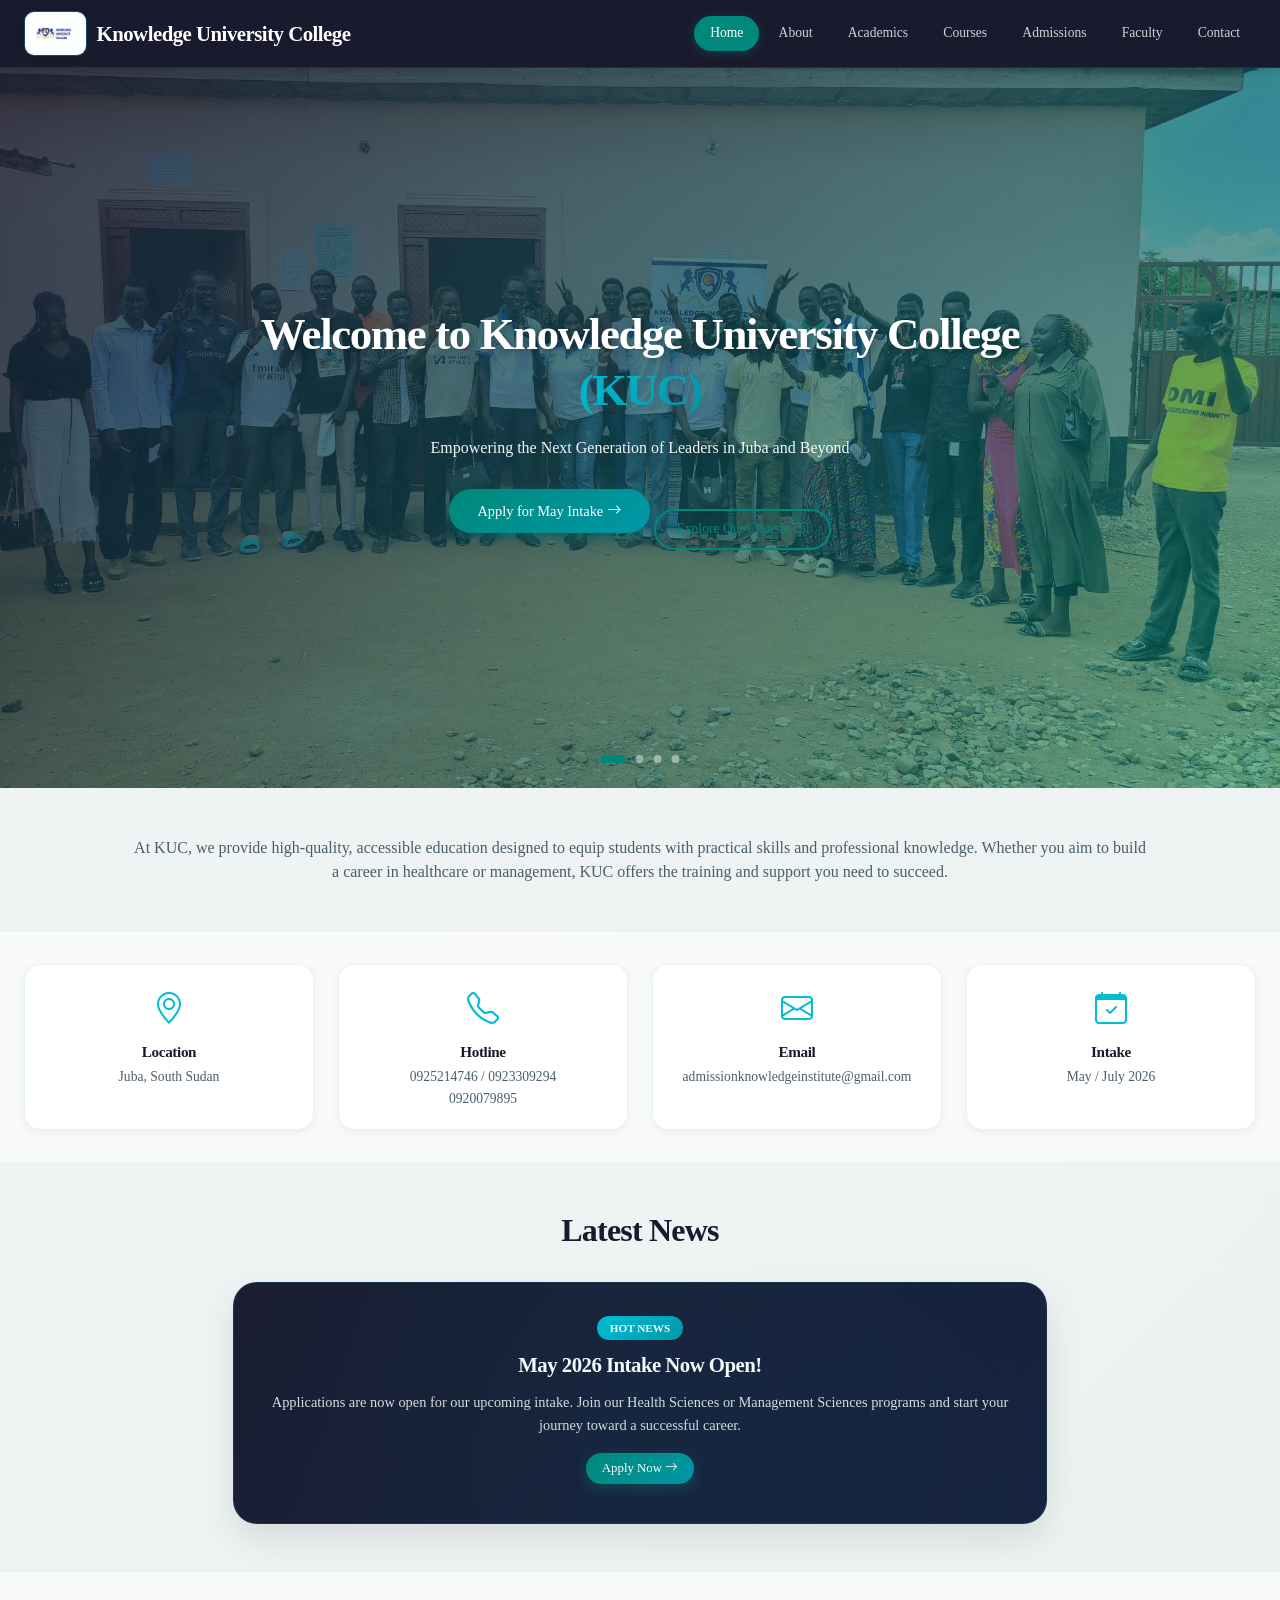
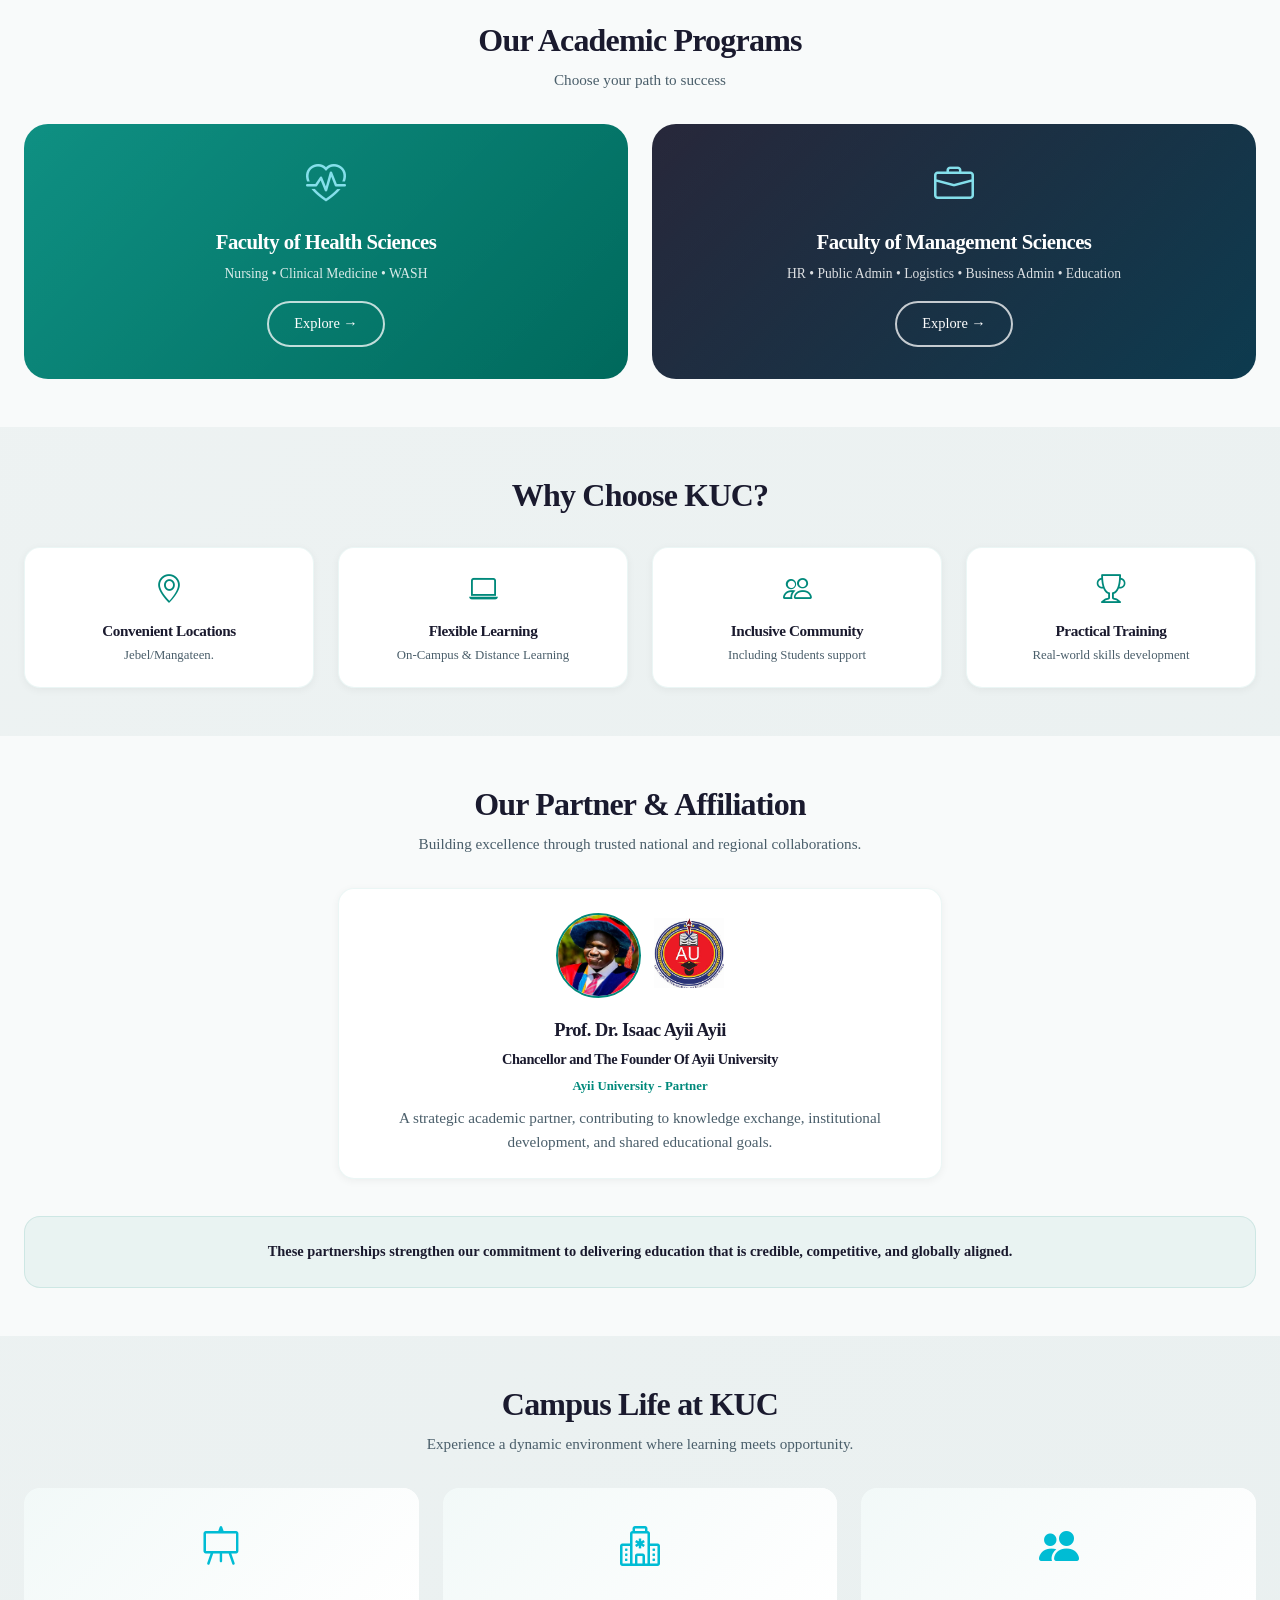
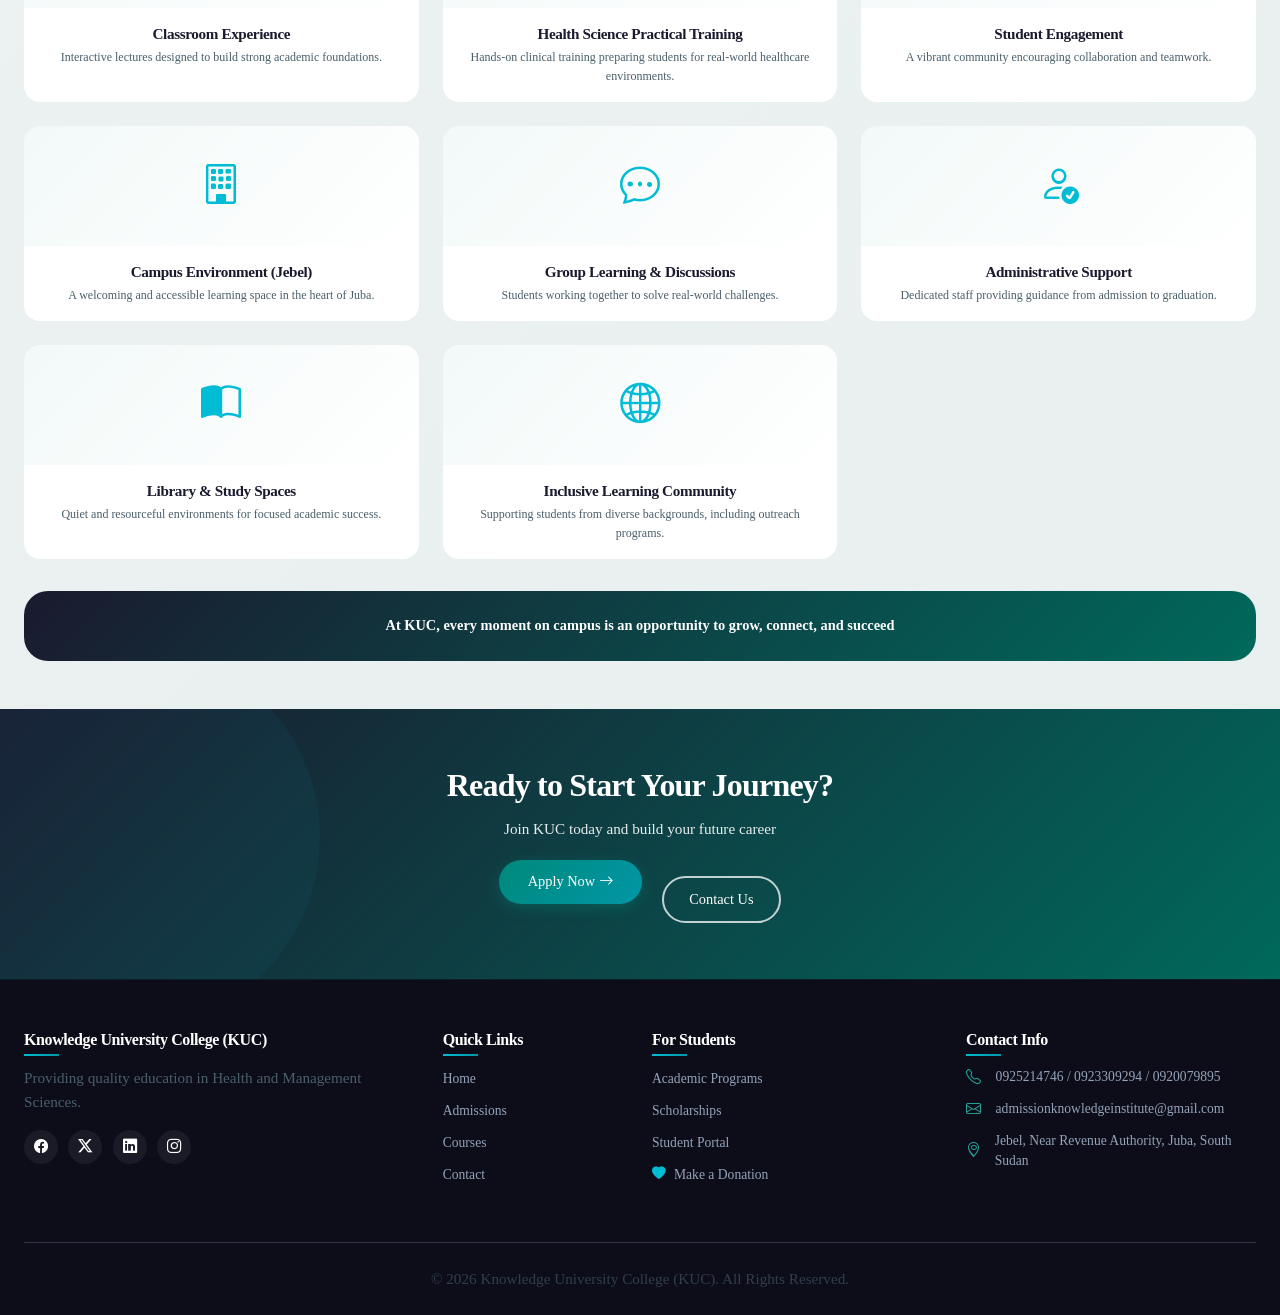
==== commit 6b0b78c0: "Update print statement from 'Hello' to 'Goodbye'" ====
--- a/kist/index.html
+++ b/kist/index.html
@@ -19,7 +19,7 @@
     <div class="header-inner">
       <div class="logo-area">
         <img src="images/logo.jpeg" alt="KUC Logo" class="logo-img" onerror="this.src='https://placehold.co/70x70?text=KUC'">
-        <span class="logo-text">KUC</span>
+        <span class="logo-text"> Knowledge University College</span>
       </div>
       <nav class="main-nav">
         <a href="index.html" class="nav-link active">Home</a>
